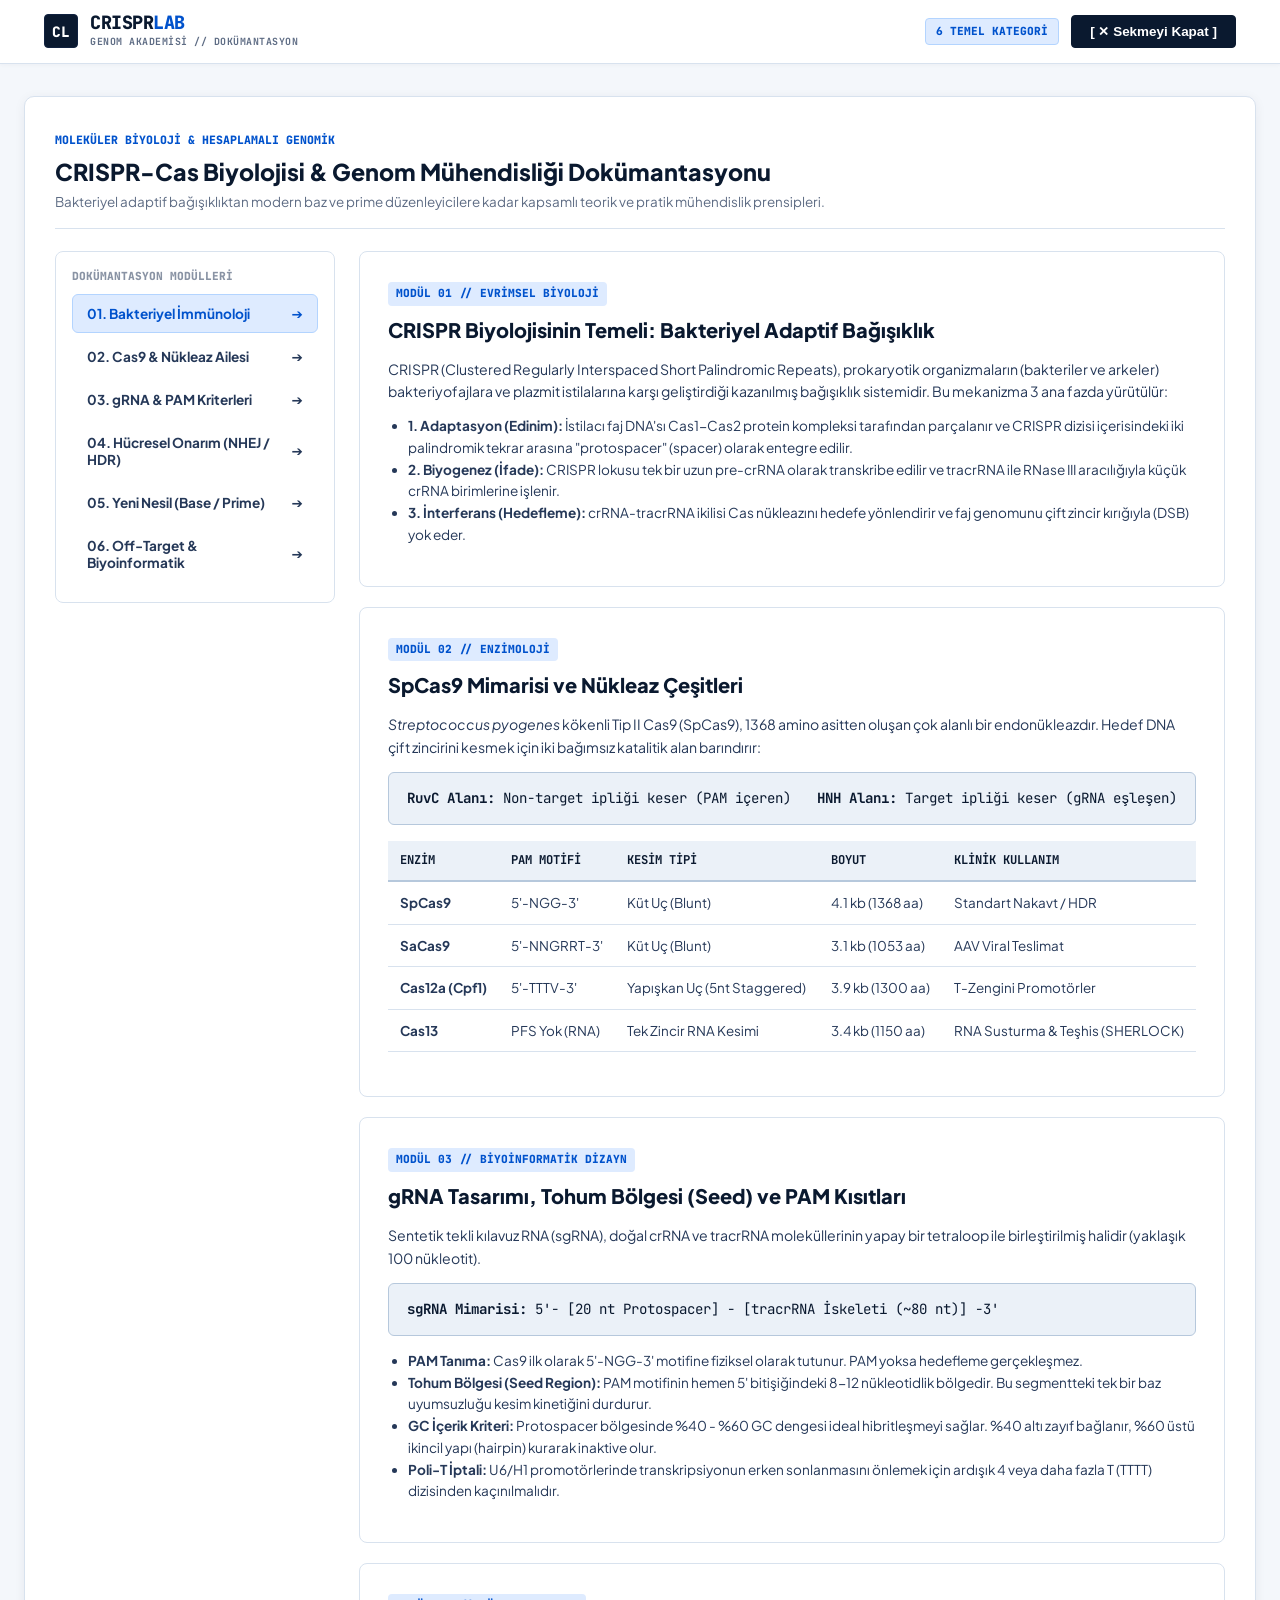
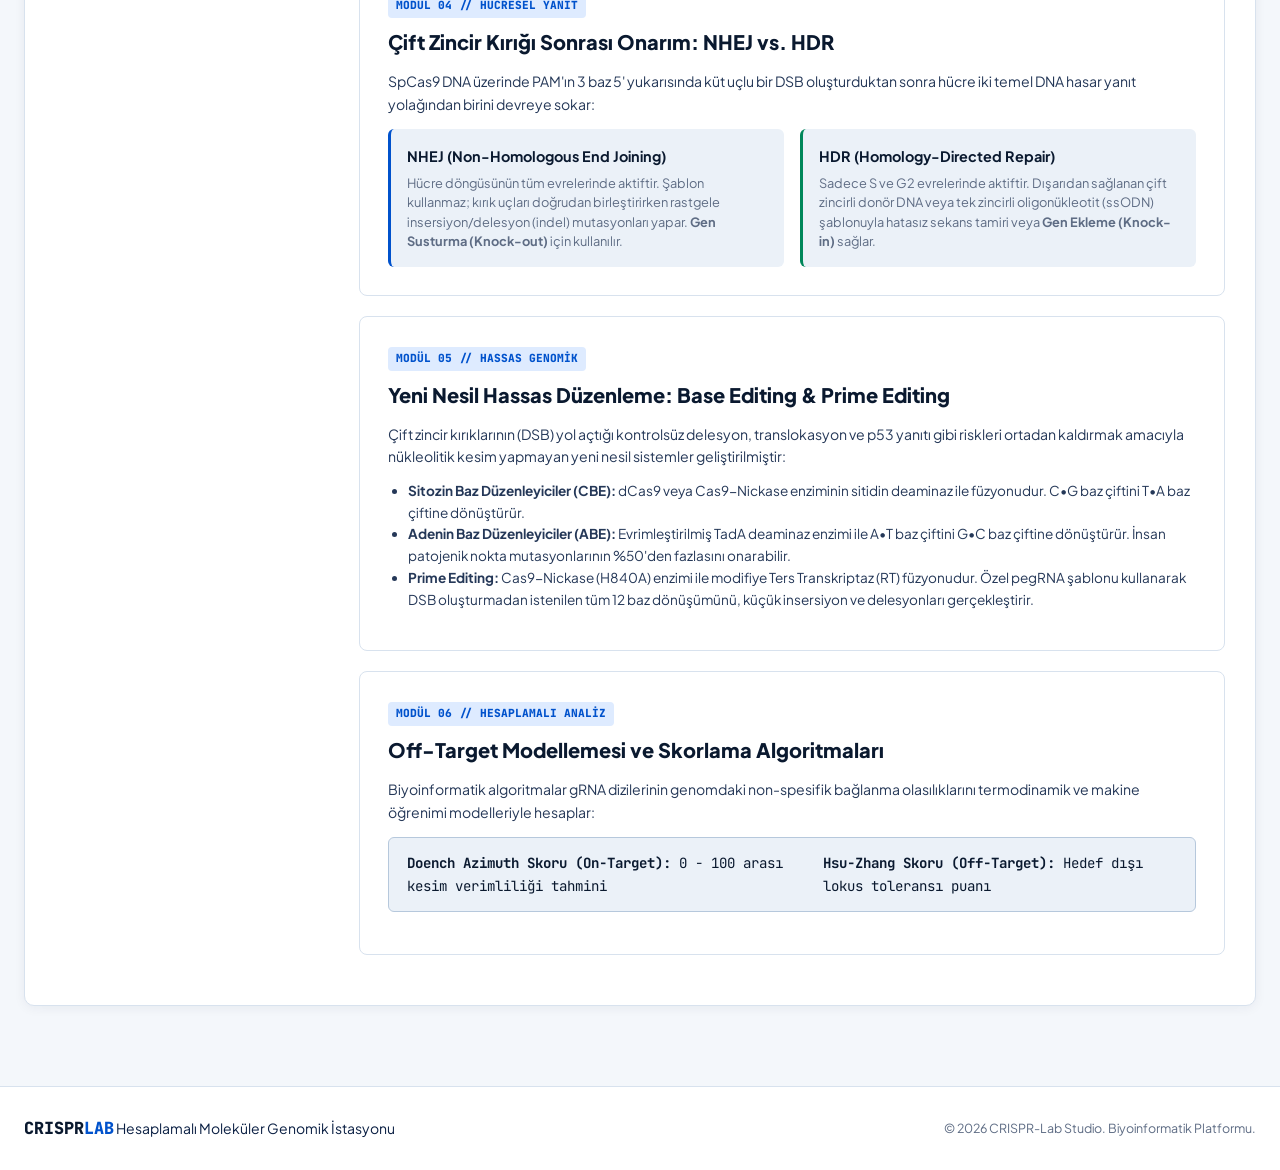
==== academy.html @ 44e7912e "CRISPR Genom Akademisi ve dokumantasyon modulu eklendi" ====
<!DOCTYPE html>
<html lang="tr">
<head>
    <meta charset="UTF-8">
    <meta name="viewport" content="width=device-width, initial-scale=1.0">
    <title>CRISPR-Lab | Moleküler Genom Dokümantasyon & Akademi İstasyonu</title>
    
    <link rel="preconnect" href="https://fonts.googleapis.com">
    <link rel="preconnect" href="https://fonts.gstatic.com" crossorigin>
    <link href="https://fonts.googleapis.com/css2?family=JetBrains+Mono:wght@400;500;600;700;800&family=Plus+Jakarta+Sans:wght@400;500;600;700;800&display=swap" rel="stylesheet">
    <link rel="stylesheet" href="style.css">

    <style>
        .academy-layout {
            display: grid;
            grid-template-columns: 280px 1fr;
            gap: 24px;
            align-items: start;
            margin-top: 20px;
        }
        .academy-nav-panel {
            background: #ffffff;
            border: 1.5px solid var(--border-light);
            border-radius: 8px;
            padding: 16px;
            position: sticky;
            top: 80px;
        }
        .academy-menu-btn {
            width: 100%;
            text-align: left;
            padding: 10px 14px;
            border-radius: 6px;
            border: 1px solid transparent;
            background: transparent;
            font-family: var(--font-sans);
            font-size: 0.85rem;
            font-weight: 700;
            color: var(--text-secondary);
            cursor: pointer;
            transition: all 0.15s ease;
            display: flex;
            align-items: center;
            justify-content: space-between;
            margin-bottom: 4px;
        }
        .academy-menu-btn:hover {
            background: var(--bg-subtle);
            color: var(--sapphire-blue);
        }
        .academy-menu-btn.active {
            background: var(--sapphire-blue-soft);
            color: var(--sapphire-blue);
            border-color: #b3d4ff;
        }
        .academy-article-card {
            background: #ffffff;
            border: 1.5px solid var(--border-light);
            border-radius: 8px;
            padding: 28px;
            margin-bottom: 20px;
        }
        .academy-tag {
            font-family: var(--font-mono);
            font-size: 0.7rem;
            font-weight: 800;
            color: var(--sapphire-blue);
            background: var(--sapphire-blue-soft);
            padding: 3px 8px;
            border-radius: 4px;
            display: inline-block;
            margin-bottom: 8px;
        }
        .formula-card {
            background: var(--bg-subtle);
            border: 1px solid var(--border-medium);
            border-radius: 6px;
            padding: 14px 18px;
            font-family: var(--font-mono);
            font-size: 0.88rem;
            color: var(--navy-dark);
            margin: 14px 0;
            display: flex;
            align-items: center;
            justify-content: space-between;
        }
        .nuclease-table {
            width: 100%;
            border-collapse: collapse;
            font-size: 0.84rem;
            margin: 16px 0;
        }
        .nuclease-table th {
            background: var(--bg-subtle);
            color: var(--navy-dark);
            text-align: left;
            padding: 10px 12px;
            border-bottom: 2px solid var(--border-medium);
            font-family: var(--font-mono);
            font-size: 0.76rem;
        }
        .nuclease-table td {
            padding: 10px 12px;
            border-bottom: 1px solid var(--border-light);
            color: var(--text-secondary);
        }
        @media (max-width: 900px) {
            .academy-layout { grid-template-columns: 1fr; }
            .academy-nav-panel { position: static; }
        }
    </style>
</head>
<body class="navy-theme-body">

    <!-- ÜST NAVİGASYON BARI -->
    <header class="app-navbar">
        <div class="navbar-container">
            <div class="nav-brand-wrap">
                <a href="index.html" class="brand-anchor">
                    <div class="brand-badge-square">CL</div>
                    <div class="brand-text-block">
                        <span class="brand-name">CRISPR<span class="brand-blue-accent">LAB</span></span>
                        <span class="brand-subtext">GENOM AKADEMİSİ // DOKÜMANTASYON</span>
                    </div>
                </a>
            </div>

            <div style="display: flex; align-items: center; gap: 12px;">
                <span class="system-code-tag">6 TEMEL KATEGORİ</span>
                <button type="button" class="btn-primary-navy" onclick="window.close(); window.location.href='index.html';">
                    [ ✕ Sekmeyi Kapat ]
                </button>
            </div>
        </div>
    </header>

    <main class="page-container" style="max-width: 1280px;">
        
        <!-- Üst Başlık Şeridi -->
        <section class="card-white-panel">
            <div class="panel-header-strip">
                <div>
                    <span class="system-chip">MOLEKÜLER BİYOLOJİ & HESAPLAMALI GENOMİK</span>
                    <h1 class="panel-heading" style="font-size: 1.45rem; margin-top: 4px;">CRISPR-Cas Biyolojisi & Genom Mühendisliği Dokümantasyonu</h1>
                    <p class="panel-subheading">Bakteriyel adaptif bağışıklıktan modern baz ve prime düzenleyicilere kadar kapsamlı teorik ve pratik mühendislik prensipleri.</p>
                </div>
            </div>

            <!-- Akademi İki Kolonlu Düzen -->
            <div class="academy-layout">
                
                <!-- Sol Menü (Kategori Listesi) -->
                <nav class="academy-nav-panel">
                    <span style="font-family: var(--font-mono); font-size: 0.7rem; font-weight: 800; color: var(--text-faint); margin-bottom: 8px; display: block;">
                        DOKÜMANTASYON MODÜLLERİ
                    </span>
                    <button type="button" class="academy-menu-btn active" onclick="switchAcademyTopic('mod-01')">
                        <span>01. Bakteriyel İmmünoloji</span>
                        <span>➔</span>
                    </button>
                    <button type="button" class="academy-menu-btn" onclick="switchAcademyTopic('mod-02')">
                        <span>02. Cas9 & Nükleaz Ailesi</span>
                        <span>➔</span>
                    </button>
                    <button type="button" class="academy-menu-btn" onclick="switchAcademyTopic('mod-03')">
                        <span>03. gRNA & PAM Kriterleri</span>
                        <span>➔</span>
                    </button>
                    <button type="button" class="academy-menu-btn" onclick="switchAcademyTopic('mod-04')">
                        <span>04. Hücresel Onarım (NHEJ / HDR)</span>
                        <span>➔</span>
                    </button>
                    <button type="button" class="academy-menu-btn" onclick="switchAcademyTopic('mod-05')">
                        <span>05. Yeni Nesil (Base / Prime)</span>
                        <span>➔</span>
                    </button>
                    <button type="button" class="academy-menu-btn" onclick="switchAcademyTopic('mod-06')">
                        <span>06. Off-Target & Biyoinformatik</span>
                        <span>➔</span>
                    </button>
                </nav>

                <!-- Sağ İçerik Alanı -->
                <div class="academy-content-stream">

                    <!-- MODÜL 1 -->
                    <article id="mod-01" class="academy-article-card">
                        <span class="academy-tag">MODÜL 01 // EVRİMSEL BİYOLOJİ</span>
                        <h2 style="font-size: 1.25rem; color: var(--navy-dark); font-weight: 800; margin-bottom: 12px;">CRISPR Biyolojisinin Temeli: Bakteriyel Adaptif Bağışıklık</h2>
                        <p style="font-size: 0.88rem; color: var(--text-secondary); line-height: 1.6;">
                            CRISPR (Clustered Regularly Interspaced Short Palindromic Repeats), prokaryotik organizmaların (bakteriler ve arkeler) bakteriyofajlara ve plazmit istilalarına karşı geliştirdiği kazanılmış bağışıklık sistemidir. Bu mekanizma 3 ana fazda yürütülür:
                        </p>
                        <ul style="font-size: 0.85rem; color: var(--text-secondary); line-height: 1.6; margin: 12px 0 12px 20px;">
                            <li><strong>1. Adaptasyon (Edinim):</strong> İstilacı faj DNA'sı Cas1-Cas2 protein kompleksi tarafından parçalanır ve CRISPR dizisi içerisindeki iki palindromik tekrar arasına "protospacer" (spacer) olarak entegre edilir.</li>
                            <li><strong>2. Biyogenez (İfade):</strong> CRISPR lokusu tek bir uzun pre-crRNA olarak transkribe edilir ve tracrRNA ile RNase III aracılığıyla küçük crRNA birimlerine işlenir.</li>
                            <li><strong>3. İnterferans (Hedefleme):</strong> crRNA-tracrRNA ikilisi Cas nükleazını hedefe yönlendirir ve faj genomunu çift zincir kırığıyla (DSB) yok eder.</li>
                        </ul>
                    </article>

                    <!-- MODÜL 2 -->
                    <article id="mod-02" class="academy-article-card">
                        <span class="academy-tag">MODÜL 02 // ENZİMOLOJİ</span>
                        <h2 style="font-size: 1.25rem; color: var(--navy-dark); font-weight: 800; margin-bottom: 12px;">SpCas9 Mimarisi ve Nükleaz Çeşitleri</h2>
                        <p style="font-size: 0.88rem; color: var(--text-secondary); line-height: 1.6;">
                            <em>Streptococcus pyogenes</em> kökenli Tip II Cas9 (SpCas9), 1368 amino asitten oluşan çok alanlı bir endonükleazdır. Hedef DNA çift zincirini kesmek için iki bağımsız katalitik alan barındırır:
                        </p>
                        <div class="formula-card">
                            <span><strong>RuvC Alanı:</strong> Non-target ipliği keser (PAM içeren)</span>
                            <span><strong>HNH Alanı:</strong> Target ipliği keser (gRNA eşleşen)</span>
                        </div>
                        <table class="nuclease-table">
                            <thead>
                                <tr>
                                    <th>ENZİM</th>
                                    <th>PAM MOTİFİ</th>
                                    <th>KESİM TİPİ</th>
                                    <th>BOYUT</th>
                                    <th>KLİNİK KULLANIM</th>
                                </tr>
                            </thead>
                            <tbody>
                                <tr>
                                    <td><strong>SpCas9</strong></td>
                                    <td>5'-NGG-3'</td>
                                    <td>Küt Uç (Blunt)</td>
                                    <td>4.1 kb (1368 aa)</td>
                                    <td>Standart Nakavt / HDR</td>
                                </tr>
                                <tr>
                                    <td><strong>SaCas9</strong></td>
                                    <td>5'-NNGRRT-3'</td>
                                    <td>Küt Uç (Blunt)</td>
                                    <td>3.1 kb (1053 aa)</td>
                                    <td>AAV Viral Teslimat</td>
                                </tr>
                                <tr>
                                    <td><strong>Cas12a (Cpf1)</strong></td>
                                    <td>5'-TTTV-3'</td>
                                    <td>Yapışkan Uç (5nt Staggered)</td>
                                    <td>3.9 kb (1300 aa)</td>
                                    <td>T-Zengini Promotörler</td>
                                </tr>
                                <tr>
                                    <td><strong>Cas13</strong></td>
                                    <td>PFS Yok (RNA)</td>
                                    <td>Tek Zincir RNA Kesimi</td>
                                    <td>3.4 kb (1150 aa)</td>
                                    <td>RNA Susturma & Teşhis (SHERLOCK)</td>
                                </tr>
                            </tbody>
                        </table>
                    </article>

                    <!-- MODÜL 3 -->
                    <article id="mod-03" class="academy-article-card">
                        <span class="academy-tag">MODÜL 03 // BİYOİNFORMATİK DİZAYN</span>
                        <h2 style="font-size: 1.25rem; color: var(--navy-dark); font-weight: 800; margin-bottom: 12px;">gRNA Tasarımı, Tohum Bölgesi (Seed) ve PAM Kısıtları</h2>
                        <p style="font-size: 0.88rem; color: var(--text-secondary); line-height: 1.6;">
                            Sentetik tekli kılavuz RNA (sgRNA), doğal crRNA ve tracrRNA moleküllerinin yapay bir tetraloop ile birleştirilmiş halidir (yaklaşık 100 nükleotit).
                        </p>
                        <div class="formula-card">
                            <span><strong>sgRNA Mimarisi:</strong> 5'- [20 nt Protospacer] - [tracrRNA İskeleti (~80 nt)] -3'</span>
                        </div>
                        <ul style="font-size: 0.85rem; color: var(--text-secondary); line-height: 1.6; margin: 12px 0 12px 20px;">
                            <li><strong>PAM Tanıma:</strong> Cas9 ilk olarak 5'-NGG-3' motifine fiziksel olarak tutunur. PAM yoksa hedefleme gerçekleşmez.</li>
                            <li><strong>Tohum Bölgesi (Seed Region):</strong> PAM motifinin hemen 5' bitişiğindeki 8-12 nükleotidlik bölgedir. Bu segmentteki tek bir baz uyumsuzluğu kesim kinetiğini durdurur.</li>
                            <li><strong>GC İçerik Kriteri:</strong> Protospacer bölgesinde %40 - %60 GC dengesi ideal hibritleşmeyi sağlar. %40 altı zayıf bağlanır, %60 üstü ikincil yapı (hairpin) kurarak inaktive olur.</li>
                            <li><strong>Poli-T İptali:</strong> U6/H1 promotörlerinde transkripsiyonun erken sonlanmasını önlemek için ardışık 4 veya daha fazla T (TTTT) dizisinden kaçınılmalıdır.</li>
                        </ul>
                    </article>

                    <!-- MODÜL 4 -->
                    <article id="mod-04" class="academy-article-card">
                        <span class="academy-tag">MODÜL 04 // HÜCRESEL YANIT</span>
                        <h2 style="font-size: 1.25rem; color: var(--navy-dark); font-weight: 800; margin-bottom: 12px;">Çift Zincir Kırığı Sonrası Onarım: NHEJ vs. HDR</h2>
                        <p style="font-size: 0.88rem; color: var(--text-secondary); line-height: 1.6;">
                            SpCas9 DNA üzerinde PAM'ın 3 baz 5' yukarısında küt uçlu bir DSB oluşturduktan sonra hücre iki temel DNA hasar yanıt yolağından birini devreye sokar:
                        </p>
                        <div style="display: grid; grid-template-columns: 1fr 1fr; gap: 16px; margin-top: 14px;">
                            <div style="background: var(--bg-subtle); padding: 16px; border-radius: 6px; border-left: 3px solid var(--sapphire-blue);">
                                <strong style="color: var(--navy-dark); font-size: 0.9rem;">NHEJ (Non-Homologous End Joining)</strong>
                                <p style="font-size: 0.8rem; color: var(--text-muted); margin-top: 6px; line-height: 1.5;">
                                    Hücre döngüsünün tüm evrelerinde aktiftir. Şablon kullanmaz; kırık uçları doğrudan birleştirirken rastgele insersiyon/delesyon (indel) mutasyonları yapar. <strong>Gen Susturma (Knock-out)</strong> için kullanılır.
                                </p>
                            </div>
                            <div style="background: var(--bg-subtle); padding: 16px; border-radius: 6px; border-left: 3px solid var(--bio-green);">
                                <strong style="color: var(--navy-dark); font-size: 0.9rem;">HDR (Homology-Directed Repair)</strong>
                                <p style="font-size: 0.8rem; color: var(--text-muted); margin-top: 6px; line-height: 1.5;">
                                    Sadece S ve G2 evrelerinde aktiftir. Dışarıdan sağlanan çift zincirli donör DNA veya tek zincirli oligonükleotit (ssODN) şablonuyla hatasız sekans tamiri veya <strong>Gen Ekleme (Knock-in)</strong> sağlar.
                                </p>
                            </div>
                        </div>
                    </article>

                    <!-- MODÜL 5 -->
                    <article id="mod-05" class="academy-article-card">
                        <span class="academy-tag">MODÜL 05 // HASSAS GENOMİK</span>
                        <h2 style="font-size: 1.25rem; color: var(--navy-dark); font-weight: 800; margin-bottom: 12px;">Yeni Nesil Hassas Düzenleme: Base Editing & Prime Editing</h2>
                        <p style="font-size: 0.88rem; color: var(--text-secondary); line-height: 1.6;">
                            Çift zincir kırıklarının (DSB) yol açtığı kontrolsüz delesyon, translokasyon ve p53 yanıtı gibi riskleri ortadan kaldırmak amacıyla nükleolitik kesim yapmayan yeni nesil sistemler geliştirilmiştir:
                        </p>
                        <ul style="font-size: 0.85rem; color: var(--text-secondary); line-height: 1.6; margin: 12px 0 12px 20px;">
                            <li><strong>Sitozin Baz Düzenleyiciler (CBE):</strong> dCas9 veya Cas9-Nickase enziminin sitidin deaminaz ile füzyonudur. C•G baz çiftini T•A baz çiftine dönüştürür.</li>
                            <li><strong>Adenin Baz Düzenleyiciler (ABE):</strong> Evrimleştirilmiş TadA deaminaz enzimi ile A•T baz çiftini G•C baz çiftine dönüştürür. İnsan patojenik nokta mutasyonlarının %50'den fazlasını onarabilir.</li>
                            <li><strong>Prime Editing:</strong> Cas9-Nickase (H840A) enzimi ile modifiye Ters Transkriptaz (RT) füzyonudur. Özel pegRNA şablonu kullanarak DSB oluşturmadan istenilen tüm 12 baz dönüşümünü, küçük insersiyon ve delesyonları gerçekleştirir.</li>
                        </ul>
                    </article>

                    <!-- MODÜL 6 -->
                    <article id="mod-06" class="academy-article-card">
                        <span class="academy-tag">MODÜL 06 // HESAPLAMALI ANALİZ</span>
                        <h2 style="font-size: 1.25rem; color: var(--navy-dark); font-weight: 800; margin-bottom: 12px;">Off-Target Modellemesi ve Skorlama Algoritmaları</h2>
                        <p style="font-size: 0.88rem; color: var(--text-secondary); line-height: 1.6;">
                            Biyoinformatik algoritmalar gRNA dizilerinin genomdaki non-spesifik bağlanma olasılıklarını termodinamik ve makine öğrenimi modelleriyle hesaplar:
                        </p>
                        <div class="formula-card">
                            <span><strong>Doench Azimuth Skoru (On-Target):</strong> 0 - 100 arası kesim verimliliği tahmini</span>
                            <span><strong>Hsu-Zhang Skoru (Off-Target):</strong> Hedef dışı lokus toleransı puanı</span>
                        </div>
                    </article>

                </div>
            </div>
        </section>

    </main>

    <!-- FOOTER -->
    <footer class="app-footer">
        <div class="footer-container">
            <div class="footer-brand-side">
                <span class="footer-logo">CRISPR<span class="brand-blue-accent">LAB</span></span>
                <span class="footer-caption">Hesaplamalı Moleküler Genomik İstasyonu</span>
            </div>
            <div class="footer-copy">
                © 2026 CRISPR-Lab Studio. Biyoinformatik Platformu.
            </div>
        </div>
    </footer>

    <script>
        function switchAcademyTopic(moduleId) {
            document.querySelectorAll('.academy-menu-btn').forEach(btn => btn.classList.remove('active'));
            event.currentTarget.classList.add('active');
            
            const targetEl = document.getElementById(moduleId);
            if (targetEl) {
                targetEl.scrollIntoView({ behavior: 'smooth', block: 'start' });
            }
        }
    </script>
</body>
</html>
---- style.css ----
/* ==========================================================================
   CRISPR-LAB STUDIO | SAPPHIRE NAVY & CRISP WHITE DESIGN SYSTEM
   ========================================================================== */

:root {
    --bg-page: #f4f7fb;
    --bg-surface: #ffffff;
    --bg-subtle: #ebf1f8;
    --bg-subtle-hover: #e1ebf5;

    --navy-dark: #0a192f;
    --navy-medium: #112240;
    --navy-light: #233554;

    --sapphire-blue: #0052cc;
    --sapphire-blue-hover: #0747a6;
    --sapphire-blue-soft: #deebff;
    --sapphire-cyan: #00a3bf;

    --border-light: #d8e2ee;
    --border-medium: #b6c8dc;

    --text-navy: #091e42;
    --text-secondary: #253858;
    --text-muted: #5e6c84;
    --text-faint: #8993a4;

    --bio-green: #00875a;
    --bio-green-soft: #e3fcef;

    --font-ui: 'Plus Jakarta Sans', system-ui, -apple-system, sans-serif;
    --font-mono: 'JetBrains Mono', monospace;

    --radius-xs: 4px;
    --radius-sm: 6px;
    --radius-md: 10px;
    --radius-lg: 14px;
    --shadow-subtle: 0 2px 12px rgba(9, 30, 66, 0.06);
}

*, *::before, *::after {
    box-sizing: border-box;
    margin: 0;
    padding: 0;
}

body.navy-theme-body {
    background-color: var(--bg-page);
    color: var(--text-navy);
    font-family: var(--font-ui);
    font-size: 14px;
    line-height: 1.6;
    min-height: 100vh;
}

.code-font { font-family: var(--font-mono); }
.text-center { text-align: center; }
.full-width { width: 100%; }
.hidden { display: none !important; }

/* 1. NAVBAR */
.app-navbar {
    position: sticky;
    top: 0;
    background: rgba(255, 255, 255, 0.98);
    border-bottom: 1.5px solid var(--border-light);
    height: 64px;
    z-index: 1000;
    display: flex;
    align-items: center;
    box-shadow: 0 1px 4px rgba(9, 30, 66, 0.04);
}

.navbar-container {
    max-width: 1240px;
    margin: 0 auto;
    padding: 0 24px;
    width: 100%;
    display: flex;
    align-items: center;
    justify-content: space-between;
}

.brand-anchor {
    display: flex;
    align-items: center;
    gap: 12px;
    text-decoration: none;
}

.brand-badge-square {
    width: 34px;
    height: 34px;
    background: var(--navy-dark);
    color: #ffffff;
    border-radius: var(--radius-xs);
    display: flex;
    align-items: center;
    justify-content: center;
    font-family: var(--font-mono);
    font-size: 0.9rem;
    font-weight: 800;
    border: 1px solid var(--navy-medium);
}

.brand-text-block {
    display: flex;
    flex-direction: column;
}

.brand-name {
    font-family: var(--font-mono);
    font-size: 1.15rem;
    font-weight: 800;
    color: var(--navy-dark);
    line-height: 1.1;
    letter-spacing: -0.5px;
}

.brand-blue-accent { color: var(--sapphire-blue); }

.brand-subtext {
    font-family: var(--font-mono);
    font-size: 0.62rem;
    font-weight: 700;
    color: var(--text-muted);
    letter-spacing: 0.5px;
}

.nav-links-wrap {
    display: flex;
    align-items: center;
    gap: 22px;
}

.nav-link {
    font-size: 0.85rem;
    font-weight: 600;
    color: var(--text-muted);
    text-decoration: none;
    transition: color 0.15s ease;
}

.nav-link:hover { color: var(--sapphire-blue); }

.btn-primary-navy {
    background: var(--navy-dark);
    color: #ffffff !important;
    border: 1px solid var(--navy-dark);
    font-size: 0.84rem;
    font-weight: 700;
    padding: 8px 18px;
    border-radius: var(--radius-xs);
    cursor: pointer;
    transition: all 0.15s ease;
}

.btn-primary-navy:hover {
    background: var(--navy-medium);
}

.user-chip-unified {
    display: inline-flex;
    align-items: center;
    gap: 8px;
    padding: 3px 12px 3px 3px;
    background: var(--bg-subtle);
    border: 1px solid var(--border-light);
    border-radius: 9999px;
    cursor: pointer;
}

.avatar-circle-fixed {
    width: 28px;
    height: 28px;
    border-radius: 50%;
    background: var(--sapphire-blue);
    color: #ffffff;
    font-size: 0.75rem;
    font-weight: 800;
    font-family: var(--font-mono);
    display: flex;
    align-items: center;
    justify-content: center;
}

.chip-username {
    font-size: 0.8rem;
    font-weight: 700;
    color: var(--text-navy);
}

/* 2. ANA SAYFA VE GENİŞ MANİFESTO KARTI */
.page-container {
    max-width: 1240px;
    margin: 32px auto 80px;
    padding: 0 24px;
    display: flex;
    flex-direction: column;
    gap: 32px;
}

.platform-manifesto-card {
    background: #ffffff;
    border: 1.5px solid var(--border-light);
    border-radius: var(--radius-lg);
    padding: 40px;
    box-shadow: var(--shadow-subtle);
}

.manifesto-top-bar {
    display: flex;
    justify-content: space-between;
    align-items: center;
    margin-bottom: 24px;
    padding-bottom: 14px;
    border-bottom: 1px solid var(--border-light);
}

.system-chip {
    font-family: var(--font-mono);
    font-size: 0.72rem;
    font-weight: 800;
    color: var(--sapphire-blue);
    background: var(--sapphire-blue-soft);
    padding: 4px 10px;
    border-radius: var(--radius-xs);
    border: 1px solid #b3d4ff;
}

.system-meta-id {
    font-family: var(--font-mono);
    font-size: 0.72rem;
    font-weight: 700;
    color: var(--text-muted);
}

.manifesto-content-grid {
    display: grid;
    grid-template-columns: 1.15fr 0.85fr;
    gap: 36px;
    align-items: center;
    margin-bottom: 36px;
}

.manifesto-title {
    font-size: 2.35rem;
    font-weight: 800;
    line-height: 1.25;
    letter-spacing: -0.03em;
    color: var(--navy-dark);
    margin-bottom: 16px;
}

.text-gradient-blue {
    color: var(--sapphire-blue);
}

.manifesto-desc {
    font-size: 1.02rem;
    color: var(--text-secondary);
    line-height: 1.7;
    margin-bottom: 28px;
}

.manifesto-cta-row {
    display: flex;
    gap: 12px;
    flex-wrap: wrap;
}

.btn-primary-blue {
    background: var(--sapphire-blue);
    color: #ffffff !important;
    font-size: 0.9rem;
    font-weight: 700;
    padding: 12px 22px;
    border-radius: var(--radius-xs);
    text-decoration: none;
    transition: background 0.15s ease;
}

.btn-primary-blue:hover { background: var(--sapphire-blue-hover); }

.btn-secondary-white {
    background: #ffffff;
    border: 1.5px solid var(--border-medium);
    color: var(--navy-dark);
    font-size: 0.9rem;
    font-weight: 700;
    padding: 12px 20px;
    border-radius: var(--radius-xs);
    text-decoration: none;
    transition: background 0.15s ease;
}

.btn-secondary-white:hover { background: var(--bg-subtle); }

.manifesto-spec-col {
    display: flex;
    flex-direction: column;
    gap: 12px;
}

.spec-tile {
    background: var(--bg-subtle);
    border: 1px solid var(--border-light);
    border-radius: var(--radius-sm);
    padding: 16px 18px;
    display: flex;
    flex-direction: column;
    gap: 4px;
}

.tile-kicker {
    font-family: var(--font-mono);
    font-size: 0.65rem;
    font-weight: 800;
    color: var(--sapphire-blue);
}

.tile-headline {
    font-size: 0.95rem;
    font-weight: 800;
    color: var(--navy-dark);
}

.tile-body {
    font-size: 0.82rem;
    color: var(--text-muted);
    line-height: 1.45;
}

/* Sayısal Footer Şeridi */
.manifesto-metrics-footer {
    display: grid;
    grid-template-columns: repeat(4, 1fr);
    gap: 16px;
    border-top: 1px solid var(--border-light);
    padding-top: 24px;
}

.metric-node {
    display: flex;
    flex-direction: column;
    gap: 2px;
}

.m-kicker {
    font-family: var(--font-mono);
    font-size: 0.65rem;
    font-weight: 800;
    color: var(--text-muted);
}

.m-val {
    font-family: var(--font-mono);
    font-size: 1.25rem;
    font-weight: 800;
    color: var(--navy-dark);
}

.m-sub {
    font-size: 0.72rem;
    color: var(--text-muted);
}

/* 3. BEYAZ KART PANELLERİ VE TEST MODÜLÜ */
.card-white-panel {
    background: #ffffff;
    border: 1.5px solid var(--border-light);
    border-radius: var(--radius-md);
    padding: 30px;
    box-shadow: var(--shadow-subtle);
}

.panel-header-strip {
    display: flex;
    justify-content: space-between;
    align-items: flex-start;
    border-bottom: 1px solid var(--border-light);
    padding-bottom: 16px;
    margin-bottom: 22px;
    gap: 16px;
    flex-wrap: wrap;
}

.panel-heading {
    font-size: 1.2rem;
    font-weight: 800;
    color: var(--navy-dark);
}

.panel-subheading {
    font-size: 0.84rem;
    color: var(--text-muted);
}

.system-code-tag {
    font-family: var(--font-mono);
    font-size: 0.7rem;
    font-weight: 800;
    color: var(--sapphire-blue);
    background: var(--sapphire-blue-soft);
    padding: 4px 10px;
    border-radius: var(--radius-xs);
    border: 1px solid #b3d4ff;
}

.evaluator-grid-row {
    display: flex;
    gap: 14px;
    align-items: flex-end;
}

.flex-3 { flex: 3; }
.flex-1 { flex: 1; }

.input-cell {
    display: flex;
    flex-direction: column;
    gap: 5px;
}

.input-cell label {
    font-size: 0.75rem;
    font-weight: 700;
    color: var(--text-secondary);
}

.navy-input-field {
    background: var(--bg-subtle);
    border: 1.5px solid var(--border-medium);
    border-radius: var(--radius-xs);
    padding: 10px 14px;
    font-family: var(--font-mono);
    font-size: 0.88rem;
    font-weight: 700;
    color: var(--navy-dark);
    outline: none;
}

.navy-input-field:focus {
    border-color: var(--sapphire-blue);
    background: #ffffff;
}

.btn-evaluator-submit {
    height: 42px;
    background: var(--sapphire-blue);
    color: #ffffff;
    border: none;
    border-radius: var(--radius-xs);
    padding: 0 20px;
    font-size: 0.88rem;
    font-weight: 700;
    cursor: pointer;
    white-space: nowrap;
    transition: background 0.15s ease;
}

.btn-evaluator-submit:hover { background: var(--sapphire-blue-hover); }

.lab-feedback-box {
    margin-top: 16px;
    padding: 12px 16px;
    border-radius: var(--radius-xs);
    font-size: 0.86rem;
    font-weight: 600;
}

.lab-feedback-box.success {
    background: var(--bio-green-soft);
    color: #006644;
    border: 1px solid #abf5d1;
}

.lab-feedback-box.error {
    background: #ffebe6;
    color: #bf2600;
    border: 1px solid #ffbdad;
}

/* 4. KÜTÜPHANE VE SÖZLÜK */
.library-filter-strip {
    display: flex;
    flex-direction: column;
    gap: 12px;
    margin-bottom: 20px;
}

.search-field-box {
    display: flex;
    align-items: center;
    background: var(--bg-subtle);
    border: 1.5px solid var(--border-medium);
    border-radius: var(--radius-xs);
    padding: 0 12px;
}

.search-symbol { font-size: 0.9rem; margin-right: 8px; color: var(--text-muted); }

.search-field-box input {
    width: 100%;
    border: none;
    background: transparent;
    padding: 10px 0;
    outline: none;
    font-size: 0.86rem;
    color: var(--navy-dark);
}

.category-tabs-row {
    display: flex;
    gap: 6px;
    flex-wrap: wrap;
}

.tab-chip {
    background: var(--bg-subtle);
    border: 1px solid var(--border-medium);
    color: var(--text-secondary);
    font-family: var(--font-mono);
    font-size: 0.72rem;
    font-weight: 700;
    padding: 6px 12px;
    border-radius: var(--radius-xs);
    cursor: pointer;
}

.tab-chip.active {
    background: var(--navy-dark);
    border-color: var(--navy-dark);
    color: #ffffff;
}

.library-cards-grid {
    display: grid;
    grid-template-columns: repeat(auto-fill, minmax(285px, 1fr));
    gap: 14px;
}

.clean-dict-card {
    background: #ffffff;
    border: 1.5px solid var(--border-light);
    border-radius: var(--radius-xs);
    padding: 16px;
    display: flex;
    flex-direction: column;
}

.dict-card-head {
    display: flex;
    justify-content: space-between;
    margin-bottom: 6px;
}

.dict-cat-tag {
    font-family: var(--font-mono);
    font-size: 0.65rem;
    font-weight: 800;
    color: var(--sapphire-blue);
}

.dict-id-tag {
    font-family: var(--font-mono);
    font-size: 0.68rem;
    color: var(--text-muted);
}

.dict-term-title {
    font-size: 0.95rem;
    font-weight: 800;
    color: var(--navy-dark);
    margin-bottom: 4px;
}

.dict-term-desc {
    font-size: 0.82rem;
    color: var(--text-secondary);
    line-height: 1.45;
}

.load-more-center {
    text-align: center;
    margin-top: 24px;
}

.btn-load-more {
    background: #ffffff;
    border: 1.5px solid var(--border-medium);
    color: var(--navy-dark);
    font-size: 0.84rem;
    font-weight: 700;
    padding: 9px 22px;
    border-radius: var(--radius-xs);
    cursor: pointer;
}

.btn-load-more:hover { background: var(--bg-subtle); }

/* 5. 10 SORULUK S.S.S. AKORDEONU */
.faq-stack-list {
    display: flex;
    flex-direction: column;
    gap: 8px;
}

.faq-row {
    background: #ffffff;
    border: 1.5px solid var(--border-light);
    border-radius: var(--radius-xs);
    overflow: hidden;
}

.faq-row summary {
    display: flex;
    align-items: center;
    padding: 14px 18px;
    cursor: pointer;
    list-style: none;
    user-select: none;
}

.faq-row summary::-webkit-details-marker { display: none; }

.faq-index {
    font-family: var(--font-mono);
    font-size: 0.75rem;
    font-weight: 800;
    color: var(--sapphire-blue);
    margin-right: 14px;
}

.faq-q-text {
    font-size: 0.92rem;
    font-weight: 700;
    color: var(--navy-dark);
    flex-grow: 1;
}

.faq-indicator {
    font-size: 0.85rem;
    color: var(--text-muted);
    transition: transform 0.2s ease;
}

.faq-row[open] .faq-indicator { transform: rotate(180deg); }

.faq-a-body {
    padding: 14px 18px 16px 44px;
    font-size: 0.86rem;
    color: var(--text-secondary);
    line-height: 1.6;
    background: var(--bg-subtle);
    border-top: 1px solid var(--border-light);
}

.faq-a-body ul { margin: 8px 0 0 18px; }
.faq-a-body li { margin-bottom: 4px; }

/* 6. FOOTER */
.app-footer {
    background: #ffffff;
    border-top: 1.5px solid var(--border-light);
    padding: 28px 24px;
}

.footer-container {
    max-width: 1240px;
    margin: 0 auto;
    display: flex;
    justify-content: space-between;
    align-items: center;
    flex-wrap: wrap;
    gap: 16px;
}

.footer-logo {
    font-family: var(--font-mono);
    font-size: 1.05rem;
    font-weight: 800;
    color: var(--navy-dark);
}

.footer-desc {
    font-size: 0.78rem;
    color: var(--text-muted);
    margin-left: 12px;
}

.footer-copy {
    font-size: 0.78rem;
    color: var(--text-muted);
}

/* 7. MODALS */
.modal-backdrop {
    position: fixed;
    inset: 0;
    background: rgba(10, 25, 47, 0.5);
    backdrop-filter: blur(4px);
    display: flex;
    align-items: center;
    justify-content: center;
    z-index: 10000;
    padding: 16px;
}

.modal-card {
    position: relative;
    width: 100%;
    max-width: 380px;
    background: #ffffff;
    border: 1.5px solid var(--border-medium);
    border-radius: var(--radius-md);
    padding: 26px;
    box-shadow: 0 12px 32px rgba(9, 30, 66, 0.15);
}

.advanced-profile-card { max-width: 420px; }

.modal-close-btn {
    position: absolute;
    top: 14px;
    right: 14px;
    background: transparent;
    border: none;
    font-size: 1.1rem;
    cursor: pointer;
    color: var(--text-muted);
}

.modal-head { font-size: 1.15rem; font-weight: 800; text-align: center; margin-bottom: 2px; color: var(--navy-dark); }
.modal-sub { font-size: 0.78rem; color: var(--text-muted); text-align: center; margin-bottom: 16px; }
.modal-form { display: flex; flex-direction: column; gap: 10px; }
.form-field { display: flex; flex-direction: column; gap: 4px; }
.form-field label { font-size: 0.75rem; font-weight: 700; color: var(--text-secondary); }
.form-field input { background: var(--bg-subtle); border: 1.5px solid var(--border-medium); border-radius: var(--radius-xs); padding: 9px 12px; font-size: 0.85rem; outline: none; }
.form-field input:focus { border-color: var(--sapphire-blue); background: #ffffff; }

.btn-navy-submit {
    background: var(--sapphire-blue);
    color: #ffffff;
    border: none;
    padding: 11px;
    font-size: 0.88rem;
    font-weight: 700;
    border-radius: var(--radius-xs);
    cursor: pointer;
    margin-top: 4px;
}

.btn-navy-submit:hover { background: var(--sapphire-blue-hover); }

.modal-footer-link { margin-top: 12px; font-size: 0.75rem; text-align: center; color: var(--text-muted); }
.modal-footer-link a { color: var(--sapphire-blue); text-decoration: none; font-weight: 700; }

.profile-hero-badge { display: flex; align-items: center; gap: 14px; padding-bottom: 14px; border-bottom: 1px solid var(--border-light); }
.profile-avatar-container { width: 48px; height: 48px; border-radius: var(--radius-xs); background: var(--navy-dark); color: #fff; display: flex; align-items: center; justify-content: center; font-size: 1.15rem; font-weight: 800; font-family: var(--font-mono); overflow: hidden; }
.profile-identity h3 { font-size: 1.05rem; font-weight: 800; color: var(--navy-dark); }
.profile-sub-email { font-size: 0.75rem; color: var(--text-muted); display: block; }
.lab-rank-pill { font-size: 0.68rem; font-weight: 700; color: var(--sapphire-blue); background: var(--sapphire-blue-soft); padding: 2px 6px; border-radius: 3px; }

.profile-tab-nav { display: flex; gap: 6px; margin: 14px 0; background: var(--bg-subtle); padding: 3px; border-radius: var(--radius-xs); }
.prof-tab-btn { flex: 1; padding: 6px 0; font-size: 0.75rem; font-weight: 600; border: none; background: transparent; cursor: pointer; color: var(--text-muted); border-radius: var(--radius-xs); }
.prof-tab-btn.active { background: #ffffff; color: var(--navy-dark); }

.profile-stat-grid { display: grid; grid-template-columns: 1fr 1fr; gap: 8px; margin-bottom: 14px; }
.p-stat-box { background: var(--bg-subtle); border: 1px solid var(--border-light); padding: 8px; border-radius: var(--radius-xs); text-align: center; }
.p-stat-title { font-size: 0.68rem; color: var(--text-muted); display: block; }
.p-stat-val { font-family: var(--font-mono); font-size: 1.1rem; font-weight: 800; color: var(--sapphire-blue); }

.disabled-input { opacity: 0.7; cursor: not-allowed; }
.profile-photo-edit-row { display: flex; gap: 8px; margin-bottom: 12px; }
.btn-photo-action { background: #ffffff; border: 1.5px solid var(--border-medium); padding: 6px 12px; font-size: 0.75rem; font-weight: 700; border-radius: var(--radius-xs); cursor: pointer; }
.btn-photo-action.danger { color: #bf2600; border-color: #ffbdad; }
.btn-logout { width: 100%; background: #ffffff; border: 1.5px solid #ffbdad; color: #bf2600; padding: 9px; font-size: 0.8rem; font-weight: 700; border-radius: var(--radius-xs); cursor: pointer; }
.btn-logout:hover { background: #ffebe6; }

/* 8. RESPONSIVE */
@media (max-width: 900px) {
    .manifesto-content-grid { grid-template-columns: 1fr; }
    .manifesto-metrics-footer { grid-template-columns: 1fr 1fr; }
    .evaluator-grid-row { flex-direction: column; align-items: stretch; }
    .btn-evaluator-submit { width: 100%; }
}

@media (max-width: 768px) {
    .nav-links-wrap { display: none; }
    .manifesto-title { font-size: 1.85rem; }
    .footer-container { flex-direction: column; gap: 12px; text-align: center; }
}
/* ==========================================================================
   1. PROFİL FOTOĞRAFI YUVARLAK KUSURSUZ KONUMLANDIRMA
   ========================================================================== */
.profile-avatar-container {
    width: 64px !important;
    height: 64px !important;
    min-width: 64px !important;
    min-height: 64px !important;
    border-radius: 50% !important; /* Tam Yuvarlak */
    background: var(--navy-dark);
    color: #ffffff;
    display: flex !important;
    align-items: center !important;
    justify-content: center !important;
    font-size: 1.25rem !important;
    font-weight: 800;
    font-family: var(--font-mono);
    overflow: hidden !important;
    border: 2px solid var(--border-medium) !important;
    position: relative;
}

.profile-avatar-container img,
#profileAvatarImg {
    width: 100% !important;
    height: 100% !important;
    object-fit: cover !important;
    border-radius: 50% !important;
    display: block;
}

/* ==========================================================================
   2. GELİŞMİŞ VE FERAH KAVRAM KÜTÜPHANESİ KARTLARI
   ========================================================================== */
.library-cards-grid {
    display: grid;
    grid-template-columns: repeat(auto-fill, minmax(320px, 1fr)) !important;
    gap: 16px !important;
}

.clean-dict-card {
    background: #ffffff !important;
    border: 1.5px solid var(--border-light) !important;
    border-radius: var(--radius-sm) !important;
    padding: 20px 22px !important;
    display: flex;
    flex-direction: column;
    justify-content: space-between;
    transition: all 0.2s ease;
    box-shadow: 0 1px 3px rgba(9, 30, 66, 0.03);
}

.clean-dict-card:hover {
    border-color: var(--sapphire-blue) !important;
    box-shadow: 0 4px 16px rgba(0, 82, 204, 0.08) !important;
    transform: translateY(-2px);
}

.dict-card-head {
    display: flex;
    justify-content: space-between;
    align-items: center;
    margin-bottom: 10px !important;
    padding-bottom: 8px;
    border-bottom: 1px dashed var(--border-light);
}

.dict-cat-tag {
    font-family: var(--font-mono);
    font-size: 0.68rem !important;
    font-weight: 800;
    color: var(--sapphire-blue) !important;
    background: var(--sapphire-blue-soft);
    padding: 3px 8px;
    border-radius: 4px;
}

.dict-id-tag {
    font-family: var(--font-mono);
    font-size: 0.72rem !important;
    font-weight: 700;
    color: var(--text-faint) !important;
}

.dict-term-title {
    font-size: 1.05rem !important;
    font-weight: 800 !important;
    color: var(--navy-dark) !important;
    margin-bottom: 8px !important;
    letter-spacing: -0.2px;
}

.dict-term-desc {
    font-size: 0.85rem !important;
    color: var(--text-secondary) !important;
    line-height: 1.55 !important;
}

/* ==========================================================================
   3. S.S.S. BÜTÜNLÜĞÜ VE RENK EŞİTLEMESİ (TÜM SATIRLAR HOMOJEN)
   ========================================================================== */
.faq-stack-list {
    display: flex;
    flex-direction: column;
    gap: 10px !important;
}

.faq-row {
    background: #ffffff !important;
    border: 1.5px solid var(--border-light) !important;
    border-radius: var(--radius-sm) !important;
    overflow: hidden;
}

.faq-row summary {
    display: flex !important;
    align-items: center !important;
    padding: 16px 20px !important;
    cursor: pointer !important;
    list-style: none !important;
    user-select: none;
    background: #ffffff !important;
}

.faq-row summary::-webkit-details-marker { display: none !important; }

.faq-index {
    font-family: var(--font-mono) !important;
    font-size: 0.78rem !important;
    font-weight: 800 !important;
    color: var(--sapphire-blue) !important;
    margin-right: 14px !important;
}

.faq-q-text {
    font-size: 0.94rem !important;
    font-weight: 700 !important;
    color: var(--navy-dark) !important;
    flex-grow: 1 !important;
}

.faq-indicator {
    font-size: 0.85rem !important;
    color: var(--text-muted) !important;
    transition: transform 0.2s ease !important;
}

.faq-row[open] .faq-indicator {
    transform: rotate(180deg) !important;
}

.faq-a-body {
    padding: 16px 20px 18px 46px !important;
    font-size: 0.88rem !important;
    color: var(--text-secondary) !important;
    line-height: 1.65 !important;
    background: var(--bg-subtle) !important;
    border-top: 1px solid var(--border-light) !important;
}
/* ==========================================================================
   1. PROFİL FOTOĞRAFI: TAM KUSURSUZ YUVARLAK (NAVBAR & MODAL)
   ========================================================================== */
.avatar-circle-fixed,
.profile-avatar-container,
#profileAvatarImg,
#navAvatarImg {
    border-radius: 50% !important;
    overflow: hidden !important;
    aspect-ratio: 1 / 1 !important;
}

.profile-avatar-container {
    width: 60px !important;
    height: 60px !important;
    min-width: 60px !important;
    min-height: 60px !important;
    background: #0a192f !important;
    border: 2.5px solid #0052cc !important;
    display: flex !important;
    align-items: center !important;
    justify-content: center !important;
    position: relative !important;
    box-shadow: 0 2px 8px rgba(0, 82, 204, 0.2) !important;
}

.profile-avatar-container img,
#profileAvatarImg {
    width: 100% !important;
    height: 100% !important;
    object-fit: cover !important;
    object-position: center !important;
    display: block !important;
}

#profileAvatarText {
    font-family: 'JetBrains Mono', monospace !important;
    font-size: 1.15rem !important;
    font-weight: 800 !important;
    color: #ffffff !important;
}

/* ==========================================================================
   2. KAVRAM KÜTÜPHANESİ: KUTUCUK KUTUCUK (MODERN KART GRID)
   ========================================================================== */
.library-cards-grid {
    display: grid !important;
    grid-template-columns: repeat(3, 1fr) !important;
    gap: 16px !important;
}

@media (max-width: 992px) {
    .library-cards-grid {
        grid-template-columns: repeat(2, 1fr) !important;
    }
}

@media (max-width: 640px) {
    .library-cards-grid {
        grid-template-columns: 1fr !important;
    }
}

/* Kutucuk Kart Tasarımı */
.clean-dict-card {
    background: #ffffff !important;
    border: 1.5px solid #d8e2ee !important;
    border-radius: 8px !important;
    padding: 20px !important;
    display: flex !important;
    flex-direction: column !important;
    justify-content: space-between !important;
    min-height: 180px !important;
    transition: transform 0.15s ease, border-color 0.15s ease, box-shadow 0.15s ease !important;
    box-shadow: 0 2px 6px rgba(9, 30, 66, 0.04) !important;
}

.clean-dict-card:hover {
    border-color: #0052cc !important;
    transform: translateY(-3px) !important;
    box-shadow: 0 6px 18px rgba(0, 82, 204, 0.1) !important;
}

.dict-card-head {
    display: flex !important;
    justify-content: space-between !important;
    align-items: center !important;
    margin-bottom: 12px !important;
    padding-bottom: 8px !important;
    border-bottom: 1px dashed #d8e2ee !important;
}

.dict-cat-tag {
    font-family: 'JetBrains Mono', monospace !important;
    font-size: 0.65rem !important;
    font-weight: 800 !important;
    color: #0052cc !important;
    background: #deebff !important;
    padding: 3px 8px !important;
    border-radius: 4px !important;
    letter-spacing: 0.5px !important;
}

.dict-id-tag {
    font-family: 'JetBrains Mono', monospace !important;
    font-size: 0.7rem !important;
    font-weight: 700 !important;
    color: #8993a4 !important;
}

.dict-term-title {
    font-size: 1.05rem !important;
    font-weight: 800 !important;
    color: #091e42 !important;
    margin-bottom: 8px !important;
    letter-spacing: -0.2px !important;
}

.dict-term-desc {
    font-size: 0.84rem !important;
    color: #253858 !important;
    line-height: 1.55 !important;
    flex-grow: 1 !important;
}

/* ==========================================================================
   3. S.S.S. KISMI: 8. MADDE VE TÜM MADDELER BİREBİR AYNI RENK TONU
   ========================================================================== */
.faq-stack-list {
    display: flex !important;
    flex-direction: column !important;
    gap: 10px !important;
}

.faq-row,
.faq-card,
.faq-accordion-item {
    background: #ffffff !important;
    border: 1.5px solid #d8e2ee !important;
    border-radius: 6px !important;
    overflow: hidden !important;
}

.faq-row summary,
.faq-card summary,
.faq-accordion-item summary {
    display: flex !important;
    align-items: center !important;
    padding: 16px 20px !important;
    cursor: pointer !important;
    list-style: none !important;
    user-select: none !important;
    background: #ffffff !important;
    color: #091e42 !important;
}

.faq-row summary::-webkit-details-marker,
.faq-card summary::-webkit-details-marker,
.faq-accordion-item summary::-webkit-details-marker { 
    display: none !important; 
}

.faq-index,
.faq-num {
    font-family: 'JetBrains Mono', monospace !important;
    font-size: 0.78rem !important;
    font-weight: 800 !important;
    color: #0052cc !important;
    margin-right: 14px !important;
}

.faq-q-text,
.faq-title,
.faq-question {
    font-size: 0.94rem !important;
    font-weight: 700 !important;
    color: #091e42 !important;
    flex-grow: 1 !important;
}

.faq-indicator,
.faq-icon,
.faq-arrow {
    font-size: 0.85rem !important;
    color: #5e6c84 !important;
    transition: transform 0.2s ease !important;
}

.faq-row[open] .faq-indicator,
.faq-card[open] .faq-icon,
.faq-accordion-item[open] .faq-arrow {
    transform: rotate(180deg) !important;
}

.faq-a-body,
.faq-body,
.faq-answer {
    padding: 16px 20px 18px 46px !important;
    font-size: 0.88rem !important;
    color: #253858 !important;
    line-height: 1.65 !important;
    background: #ebf1f8 !important;
    border-top: 1px solid #d8e2ee !important;
}
/* ==========================================================================
   1. HESAPLAMALI MOLEKÜLER GENETİK İSTASYONU ÇERÇEVESİNİ KALDIRMA
   ========================================================================== */
.system-chip {
    background: transparent !important;
    border: none !important;
    padding: 0 !important;
    color: var(--sapphire-blue) !important;
}

/* ==========================================================================
   2. KÜTÜPHANE KISMINI BELİRGİN KUTUCUKLARA (GRID KARTLARA) DÖNÜŞTÜRME
   ========================================================================== */
#guideCardsGrid,
.library-cards-grid,
.dictionary-grid {
    display: grid !important;
    grid-template-columns: repeat(3, 1fr) !important;
    gap: 18px !important;
}

@media (max-width: 992px) {
    #guideCardsGrid,
    .library-cards-grid,
    .dictionary-grid {
        grid-template-columns: repeat(2, 1fr) !important;
    }
}

@media (max-width: 640px) {
    #guideCardsGrid,
    .library-cards-grid,
    .dictionary-grid {
        grid-template-columns: 1fr !important;
    }
}

/* Her Bir Terimin İçinde Bulunduğu Kutucuk */
.clean-dict-card,
.guide-card-modern {
    background: #ffffff !important;
    border: 1.5px solid #d8e2ee !important;
    border-radius: 8px !important;
    padding: 20px !important;
    display: flex !important;
    flex-direction: column !important;
    justify-content: space-between !important;
    min-height: 170px !important;
    box-shadow: 0 2px 8px rgba(9, 30, 66, 0.04) !important;
    transition: transform 0.15s ease, border-color 0.15s ease, box-shadow 0.15s ease !important;
}

.clean-dict-card:hover,
.guide-card-modern:hover {
    border-color: #0052cc !important;
    transform: translateY(-3px) !important;
    box-shadow: 0 6px 18px rgba(0, 82, 204, 0.12) !important;
}

.dict-card-head,
.guide-card-header {
    display: flex !important;
    justify-content: space-between !important;
    align-items: center !important;
    margin-bottom: 10px !important;
    padding-bottom: 8px !important;
    border-bottom: 1px dashed #d8e2ee !important;
}

.dict-cat-tag,
.guide-category-tag {
    font-family: 'JetBrains Mono', monospace !important;
    font-size: 0.65rem !important;
    font-weight: 800 !important;
    color: #0052cc !important;
    background: #deebff !important;
    padding: 3px 8px !important;
    border-radius: 4px !important;
}

.dict-id-tag,
.guide-index-tag {
    font-family: 'JetBrains Mono', monospace !important;
    font-size: 0.7rem !important;
    font-weight: 700 !important;
    color: #8993a4 !important;
}

.dict-term-title,
.guide-term-title {
    font-size: 1.05rem !important;
    font-weight: 800 !important;
    color: #091e42 !important;
    margin-bottom: 8px !important;
}

.dict-term-desc,
.guide-term-desc {
    font-size: 0.84rem !important;
    color: #253858 !important;
    line-height: 1.55 !important;
}
/* ==========================================================================
   LABORATUVAR KONSOLU DÜZEN STİLLERİ
   ========================================================================== */
.lab-main-layout-grid {
    display: grid !important;
    grid-template-columns: 1fr 270px !important;
    gap: 20px !important;
    align-items: start !important;
}

.lab-dna-viewport-box {
    background: var(--bg-subtle);
    border: 1.5px solid var(--border-light);
    border-radius: var(--radius-xs);
    padding: 12px;
}

.lab-dna-interactive-track {
    overflow-x: auto;
    padding: 6px 0;
    display: flex;
    flex-direction: column;
    gap: 4px;
}

.lab-dna-interactive-track .dna-strand {
    display: flex;
    gap: 3px;
    width: max-content;
}

.lab-dna-interactive-track .base-btn {
    width: 26px !important;
    height: 32px !important;
    min-width: 26px !important;
    background: #ffffff;
    border: 1px solid var(--border-medium);
    border-radius: 3px;
    font-family: var(--font-mono);
    font-size: 0.88rem;
    font-weight: 700;
    color: var(--navy-dark);
    display: flex;
    align-items: center;
    justify-content: center;
    cursor: pointer;
    padding: 0;
}

.lab-dna-interactive-track .base-btn:hover {
    border-color: var(--sapphire-blue);
    background: var(--sapphire-blue-soft);
    color: var(--sapphire-blue);
}

.lab-dna-interactive-track .base-btn.selected-target {
    background: var(--sapphire-blue) !important;
    border-color: var(--sapphire-blue-hover) !important;
    color: #ffffff !important;
}

.lab-dna-interactive-track .base-btn.selected-pam {
    background: var(--brand-coral) !important;
    border-color: var(--brand-coral-hover) !important;
    color: #ffffff !important;
}

.lab-dna-interactive-track .base-btn-comp {
    width: 26px !important;
    height: 22px !important;
    min-width: 26px !important;
    font-family: var(--font-mono);
    font-size: 0.78rem;
    font-weight: 600;
    color: var(--text-faint);
    background: #ffffff;
    border: 1px dashed var(--border-light);
    border-radius: 2px;
    display: flex;
    align-items: center;
    justify-content: center;
}

.lab-readout-box {
    background: var(--bg-subtle);
    border: 1.5px solid var(--border-light);
    border-radius: var(--radius-xs);
    padding: 8px 12px;
    font-family: var(--font-mono);
    font-size: 0.85rem;
    font-weight: 700;
    color: var(--sapphire-blue);
    min-height: 38px;
    display: flex;
    align-items: center;
    word-break: break-all;
}

.lab-readout-box.pam-text {
    color: var(--brand-coral);
}

@media (max-width: 900px) {
    .lab-main-layout-grid {
        grid-template-columns: 1fr !important;
    }
}
#guideCardsGrid {
    display: grid !important;
    grid-template-columns: repeat(3, 1fr) !important;
    gap: 16px !important;
    margin: 16px 0 24px 0 !important;
}

.clean-dict-card {
    background: #ffffff !important;
    border: 1.5px solid #d8e2ee !important;
    border-radius: 8px !important;
    padding: 18px !important;
    display: flex !important;
    flex-direction: column !important;
    min-height: 160px !important;
    box-shadow: 0 2px 6px rgba(9, 30, 66, 0.04) !important;
}
/* ==========================================================================
   KATEGORİ BAZLI KUTUCUK & ETİKET RENKLERİ
   ========================================================================== */

/* 1. DNA & GENOMİK: Safir Mavi */
.clean-dict-card.cat-dna {
    border-top: 3.5px solid #0052cc !important;
}
.clean-dict-card.cat-dna .dict-cat-tag {
    color: #0052cc !important;
    background: #deebff !important;
    border: 1px solid #b3d4ff !important;
}

/* 2. CRISPR-CAS: Canlı Kırmızı/Mercan */
.clean-dict-card.cat-crispr {
    border-top: 3.5px solid #e11d48 !important;
}
.clean-dict-card.cat-crispr .dict-cat-tag {
    color: #be123c !important;
    background: #ffe4e6 !important;
    border: 1px solid #fecdd3 !important;
}

/* 3. DNA ONARIMI: Zümrüt Yeşili */
.clean-dict-card.cat-repair {
    border-top: 3.5px solid #059669 !important;
}
.clean-dict-card.cat-repair .dict-cat-tag {
    color: #047857 !important;
    background: #d1fae5 !important;
    border: 1px solid #a7f3d0 !important;
}

/* 4. BİYOİNFORMATİK: Derin Mor/İndigo */
.clean-dict-card.cat-bioinfo {
    border-top: 3.5px solid #7c3aed !important;
}
.clean-dict-card.cat-bioinfo .dict-cat-tag {
    color: #6d28d9 !important;
    background: #ede9fe !important;
    border: 1px solid #ddd6fe !important;
}
/* ==========================================================================
   KATEGORİ BAZLI KUTUCUK & ETİKET RENKLERİ
   ========================================================================== */

/* 1. DNA & GENOMİK: Safir Mavi */
.clean-dict-card.cat-dna {
    border-top: 3.5px solid #0052cc !important;
}
.clean-dict-card.cat-dna .dict-cat-tag {
    color: #0052cc !important;
    background: #deebff !important;
    border: 1px solid #b3d4ff !important;
}

/* 2. CRISPR-CAS: Canlı Kırmızı/Mercan */
.clean-dict-card.cat-crispr {
    border-top: 3.5px solid #e11d48 !important;
}
.clean-dict-card.cat-crispr .dict-cat-tag {
    color: #be123c !important;
    background: #ffe4e6 !important;
    border: 1px solid #fecdd3 !important;
}

/* 3. DNA ONARIMI: Zümrüt Yeşili */
.clean-dict-card.cat-repair {
    border-top: 3.5px solid #059669 !important;
}
.clean-dict-card.cat-repair .dict-cat-tag {
    color: #047857 !important;
    background: #d1fae5 !important;
    border: 1px solid #a7f3d0 !important;
}

/* 4. BİYOİNFORMATİK: Derin Mor/İndigo */
.clean-dict-card.cat-bioinfo {
    border-top: 3.5px solid #7c3aed !important;
}
.clean-dict-card.cat-bioinfo .dict-cat-tag {
    color: #6d28d9 !important;
    background: #ede9fe !important;
    border: 1px solid #ddd6fe !important;
}
/* ==========================================================================
   KATEGORİ FİLTRE BUTONLARI RENK TEMALARI
   ========================================================================== */

.category-tabs .tab-chip {
    font-family: 'JetBrains Mono', monospace !important;
    font-size: 0.72rem !important;
    font-weight: 700 !important;
    padding: 6px 14px !important;
    border-radius: 6px !important;
    cursor: pointer !important;
    transition: all 0.15s ease !important;
}

/* 1. TÜMÜ (Lacivert) */
.category-tabs .tab-all,
.category-tabs .tab-chip[data-category="all"] {
    background: #f1f5f9 !important;
    border: 1.5px solid #cbd5e1 !important;
    color: #334155 !important;
}
.category-tabs .tab-all.active,
.category-tabs .tab-chip[data-category="all"].active {
    background: #0a192f !important;
    border-color: #0a192f !important;
    color: #ffffff !important;
}

/* 2. DNA & GENOMİK (Safir Mavi) */
.category-tabs .tab-dna,
.category-tabs .tab-chip[data-category="dna"] {
    background: #f0f9ff !important;
    border: 1.5px solid #bae6fd !important;
    color: #0284c7 !important;
}
.category-tabs .tab-dna.active,
.category-tabs .tab-chip[data-category="dna"].active {
    background: #0052cc !important;
    border-color: #0052cc !important;
    color: #ffffff !important;
    box-shadow: 0 2px 8px rgba(0, 82, 204, 0.3) !important;
}

/* 3. CRISPR-CAS (Canlı Kırmızı / Mercan) */
.category-tabs .tab-crispr,
.category-tabs .tab-chip[data-category="crispr"] {
    background: #fff1f2 !important;
    border: 1.5px solid #fecdd3 !important;
    color: #e11d48 !important;
}
.category-tabs .tab-crispr.active,
.category-tabs .tab-chip[data-category="crispr"].active {
    background: #e11d48 !important;
    border-color: #e11d48 !important;
    color: #ffffff !important;
    box-shadow: 0 2px 8px rgba(225, 29, 72, 0.3) !important;
}

/* 4. DNA ONARIMI (Zümrüt Yeşili) */
.category-tabs .tab-repair,
.category-tabs .tab-chip[data-category="repair"] {
    background: #ecfdf5 !important;
    border: 1.5px solid #a7f3d0 !important;
    color: #059669 !important;
}
.category-tabs .tab-repair.active,
.category-tabs .tab-chip[data-category="repair"].active {
    background: #059669 !important;
    border-color: #059669 !important;
    color: #ffffff !important;
    box-shadow: 0 2px 8px rgba(5, 150, 105, 0.3) !important;
}

/* 5. BİYOİNFORMATİK (Derin Mor / İndigo) */
.category-tabs .tab-bioinfo,
.category-tabs .tab-chip[data-category="bioinfo"] {
    background: #f5f3ff !important;
    border: 1.5px solid #ddd6fe !important;
    color: #7c3aed !important;
}
.category-tabs .tab-bioinfo.active,
.category-tabs .tab-chip[data-category="bioinfo"].active {
    background: #7c3aed !important;
    border-color: #7c3aed !important;
    color: #ffffff !important;
    box-shadow: 0 2px 8px rgba(124, 58, 237, 0.3) !important;
}
/* ==========================================================================
   LABORATUVAR KONSOLU & DNA ŞERİDİ STİLLERİ
   ========================================================================== */

.lab-param-strip {
    display: flex;
    align-items: center;
    justify-content: space-between;
    background: var(--bg-subtle);
    border: 1px solid var(--border-light);
    border-radius: var(--radius-xs);
    padding: 8px 16px;
    margin-bottom: 18px;
    flex-wrap: wrap;
    gap: 12px;
}

.param-item {
    font-size: 0.75rem;
    font-family: var(--font-mono);
}

.param-item .pk { color: var(--text-muted); font-weight: 700; margin-right: 4px; }
.param-item .pv { color: var(--navy-dark); font-weight: 800; }
.param-item .blue-txt { color: var(--sapphire-blue); }

.lab-main-layout-grid {
    display: grid !important;
    grid-template-columns: 1fr 280px !important;
    gap: 20px !important;
    align-items: start !important;
}

.lab-dna-viewport-box {
    background: var(--bg-subtle);
    border: 1.5px solid var(--border-light);
    border-radius: var(--radius-xs);
    padding: 12px 14px;
}

.ruler-line {
    display: flex;
    justify-content: space-between;
    font-family: var(--font-mono);
    font-size: 0.65rem;
    font-weight: 700;
    color: var(--text-faint);
}

.ruler-line .ticks { letter-spacing: 1px; }

.lab-dna-interactive-track {
    overflow-x: auto;
    padding: 8px 0;
    display: flex;
    flex-direction: column;
    gap: 4px;
}

.lab-dna-interactive-track .dna-strand {
    display: flex;
    gap: 3px;
    width: max-content;
}

/* Nükleotit Butonları */
.lab-dna-interactive-track .base-btn {
    width: 28px !important;
    height: 38px !important;
    min-width: 28px !important;
    background: #ffffff;
    border: 1.5px solid var(--border-medium);
    border-radius: 4px;
    font-family: var(--font-mono);
    color: var(--navy-dark);
    display: flex;
    flex-direction: column;
    align-items: center;
    justify-content: center;
    cursor: pointer;
    padding: 0;
    transition: all 0.1s ease;
}

.lab-dna-interactive-track .base-btn .base-char {
    font-size: 0.95rem;
    font-weight: 800;
    line-height: 1;
}

.lab-dna-interactive-track .base-btn .base-idx {
    font-size: 0.52rem;
    color: var(--text-faint);
    line-height: 1;
    margin-top: 2px;
}

.lab-dna-interactive-track .base-btn:hover {
    border-color: var(--sapphire-blue);
    background: var(--sapphire-blue-soft);
    color: var(--sapphire-blue);
}

.lab-dna-interactive-track .base-btn.selected-target {
    background: var(--sapphire-blue) !important;
    border-color: var(--sapphire-blue-hover) !important;
    color: #ffffff !important;
    box-shadow: 0 2px 6px rgba(0, 82, 204, 0.35) !important;
}
.lab-dna-interactive-track .base-btn.selected-target .base-idx { color: #deebff; }

.lab-dna-interactive-track .base-btn.selected-pam {
    background: #e11d48 !important;
    border-color: #be123c !important;
    color: #ffffff !important;
    box-shadow: 0 2px 6px rgba(225, 29, 72, 0.35) !important;
}
.lab-dna-interactive-track .base-btn.selected-pam .base-idx { color: #ffe4e6; }

.lab-dna-interactive-track .base-btn-comp {
    width: 28px !important;
    height: 22px !important;
    min-width: 28px !important;
    font-family: var(--font-mono);
    font-size: 0.8rem;
    font-weight: 700;
    color: var(--text-muted);
    background: #ffffff;
    border: 1px dashed var(--border-light);
    border-radius: 3px;
    display: flex;
    align-items: center;
    justify-content: center;
}

.lab-readout-card {
    background: #ffffff;
    border: 1.5px solid var(--border-light);
    border-radius: var(--radius-xs);
    padding: 14px;
    margin-top: 14px;
}

.lab-readout-box {
    background: var(--bg-subtle);
    border: 1.5px solid var(--border-light);
    border-radius: var(--radius-xs);
    padding: 8px 12px;
    font-family: var(--font-mono);
    font-size: 0.88rem;
    font-weight: 700;
    color: var(--sapphire-blue);
    min-height: 40px;
    display: flex;
    align-items: center;
    word-break: break-all;
}

.lab-readout-box.pam-text {
    color: #e11d48;
}

.readout-meta {
    font-size: 0.72rem;
    color: var(--text-muted);
    margin-left: 6px;
    font-weight: 600;
}

.placeholder-txt {
    color: var(--text-faint);
    font-size: 0.78rem;
    font-weight: 500;
}

.telemetry-stat-row {
    display: flex;
    justify-content: space-between;
    font-size: 0.82rem;
    padding: 6px 0;
    border-bottom: 1px dashed var(--border-light);
}

@media (max-width: 900px) {
    .lab-main-layout-grid {
        grid-template-columns: 1fr !important;
    }
}
/* ==========================================================================
   LABORATUVAR ÇALIŞMA MASASI HASSAS HİZALAMA VE KUTULAMA
   ========================================================================== */

/* 1. Ana Grid: Sol ve Sağ Panelleri Kusursuz Hizala */
.lab-main-layout-grid {
    display: grid !important;
    grid-template-columns: 1fr 300px !important;
    gap: 20px !important;
    align-items: stretch !important;
}

.lab-left-viewport {
    display: flex !important;
    flex-direction: column !important;
    gap: 12px !important;
    min-width: 0 !important;
}

/* 2. DNA Viewport: Temiz, Kompakt ve Orantılı Çerçeve */
.lab-dna-viewport-box {
    background: #f8fafc !important;
    border: 1.5px solid #d8e2ee !important;
    border-radius: 8px !important;
    padding: 16px 18px !important;
    display: flex !important;
    flex-direction: column !important;
    gap: 6px !important;
}

.ruler-line {
    display: flex !important;
    justify-content: space-between !important;
    font-family: 'JetBrains Mono', monospace !important;
    font-size: 0.68rem !important;
    font-weight: 700 !important;
    color: #8993a4 !important;
    user-select: none !important;
}

.ruler-line .ticks {
    letter-spacing: 2px !important;
}

/* DNA Kaydırma Şeridi */
.lab-dna-interactive-track {
    overflow-x: auto !important;
    overflow-y: hidden !important;
    padding: 10px 0 !important;
    display: flex !important;
    flex-direction: column !important;
    gap: 6px !important;
    scrollbar-width: thin !important;
    scrollbar-color: #cbd5e1 transparent !important;
}

.lab-dna-interactive-track::-webkit-scrollbar {
    height: 6px !important;
}

.lab-dna-interactive-track::-webkit-scrollbar-thumb {
    background: #cbd5e1 !important;
    border-radius: 4px !important;
}

.lab-dna-interactive-track .dna-strand {
    display: flex !important;
    gap: 4px !important;
    width: max-content !important;
}

/* Nükleotit Butonları (Kare, Net ve Şık) */
.lab-dna-interactive-track .base-btn {
    width: 28px !important;
    height: 42px !important;
    min-width: 28px !important;
    background: #ffffff !important;
    border: 1.5px solid #cbd5e1 !important;
    border-radius: 4px !important;
    font-family: 'JetBrains Mono', monospace !important;
    color: #091e42 !important;
    display: flex !important;
    flex-direction: column !important;
    align-items: center !important;
    justify-content: center !important;
    cursor: pointer !important;
    padding: 0 !important;
    transition: all 0.1s ease !important;
}

.lab-dna-interactive-track .base-btn .base-char {
    font-size: 0.95rem !important;
    font-weight: 800 !important;
    line-height: 1 !important;
}

.lab-dna-interactive-track .base-btn .base-idx {
    font-size: 0.52rem !important;
    color: #8993a4 !important;
    line-height: 1 !important;
    margin-top: 2px !important;
}

.lab-dna-interactive-track .base-btn:hover {
    border-color: #0052cc !important;
    background: #deebff !important;
    color: #0052cc !important;
}

.lab-dna-interactive-track .base-btn.selected-target {
    background: #0052cc !important;
    border-color: #0747a6 !important;
    color: #ffffff !important;
    box-shadow: 0 2px 6px rgba(0, 82, 204, 0.35) !important;
}
.lab-dna-interactive-track .base-btn.selected-target .base-idx { color: #deebff !important; }

.lab-dna-interactive-track .base-btn.selected-pam {
    background: #e11d48 !important;
    border-color: #be123c !important;
    color: #ffffff !important;
    box-shadow: 0 2px 6px rgba(225, 29, 72, 0.35) !important;
}
.lab-dna-interactive-track .base-btn.selected-pam .base-idx { color: #ffe4e6 !important; }

/* Komplemanter İplik */
.lab-dna-interactive-track .base-btn-comp {
    width: 28px !important;
    height: 24px !important;
    min-width: 28px !important;
    font-family: 'JetBrains Mono', monospace !important;
    font-size: 0.82rem !important;
    font-weight: 700 !important;
    color: #5e6c84 !important;
    background: #ffffff !important;
    border: 1px dashed #cbd5e1 !important;
    border-radius: 3px !important;
    display: flex !important;
    align-items: center !important;
    justify-content: center !important;
}

/* 3. Canlı Çıktı Kartı & Kesim Butonu Bölümü */
.lab-readout-card {
    background: #f8fafc !important;
    border: 1.5px solid #d8e2ee !important;
    border-radius: 8px !important;
    padding: 16px 18px !important;
    display: flex !important;
    flex-direction: column !important;
    gap: 12px !important;
}

.lab-readout-box {
    background: #ffffff !important;
    border: 1.5px solid #cbd5e1 !important;
    border-radius: 6px !important;
    padding: 9px 14px !important;
    font-family: 'JetBrains Mono', monospace !important;
    font-size: 0.92rem !important;
    font-weight: 800 !important;
    color: #0052cc !important;
    min-height: 42px !important;
    display: flex !important;
    align-items: center !important;
    word-break: break-all !important;
}

.lab-readout-box.pam-text {
    color: #e11d48 !important;
    justify-content: center !important;
}

/* Aksiyon Butonu */
#btnRunLabCut {
    background: #0052cc !important;
    border: none !important;
    color: #ffffff !important;
    font-size: 0.92rem !important;
    font-weight: 700 !important;
    padding: 13px !important;
    border-radius: 6px !important;
    cursor: pointer !important;
    transition: background 0.15s ease !important;
    box-shadow: 0 2px 8px rgba(0, 82, 204, 0.2) !important;
    display: flex !important;
    align-items: center !important;
    justify-content: center !important;
    gap: 8px !important;
}

#btnRunLabCut:hover {
    background: #0747a6 !important;
}

/* Sağ Panel Kartları */
.lab-right-telemetry {
    display: flex !important;
    flex-direction: column !important;
    gap: 12px !important;
}

.lab-right-telemetry .spec-tile {
    background: #f8fafc !important;
    border: 1.5px solid #d8e2ee !important;
    border-radius: 8px !important;
    padding: 18px !important;
    margin: 0 !important;
}
/* ==========================================================================
   KLİNİK VAKALAR KONSOLU STİLLERİ
   ========================================================================== */

.scenarios-matrix-grid {
    display: grid !important;
    grid-template-columns: repeat(auto-fill, minmax(320px, 1fr)) !important;
    gap: 18px !important;
    margin-top: 20px !important;
}

.case-card {
    background: #ffffff !important;
    border: 1.5px solid var(--border-light) !important;
    border-radius: 8px !important;
    padding: 22px !important;
    display: flex !important;
    flex-direction: column !important;
    justify-content: space-between !important;
    min-height: 230px !important;
    box-shadow: 0 2px 8px rgba(9, 30, 66, 0.04) !important;
    transition: all 0.15s ease !important;
}

.case-card:hover {
    border-color: var(--sapphire-blue) !important;
    transform: translateY(-2px) !important;
    box-shadow: 0 6px 18px rgba(0, 82, 204, 0.1) !important;
}

.case-card.completed {
    border-color: #00875a !important;
    background: #fcfdfc !important;
}

.case-top-row {
    display: flex !important;
    justify-content: space-between !important;
    align-items: center !important;
    margin-bottom: 10px !important;
}

.case-difficulty-tag {
    font-family: var(--font-mono) !important;
    font-size: 0.68rem !important;
    font-weight: 700 !important;
    color: var(--text-muted) !important;
    background: var(--bg-subtle) !important;
    padding: 2px 8px !important;
    border-radius: 4px !important;
}

.case-title {
    font-size: 1.05rem !important;
    font-weight: 800 !important;
    color: var(--navy-dark) !important;
    margin-bottom: 8px !important;
}

.case-desc {
    font-size: 0.84rem !important;
    color: var(--text-secondary) !important;
    line-height: 1.5 !important;
    margin-bottom: 16px !important;
    flex-grow: 1 !important;
}

.case-badge-preview {
    font-size: 0.76rem !important;
    color: var(--text-muted) !important;
    padding-bottom: 12px !important;
    margin-bottom: 12px !important;
    border-bottom: 1px dashed var(--border-light) !important;
    display: flex !important;
    justify-content: space-between !important;
}

.active-runner-panel {
    background: var(--bg-subtle) !important;
    border: 2px solid var(--sapphire-blue) !important;
    border-radius: 8px !important;
    padding: 24px !important;
    margin: 20px 0 !important;
}

.runner-top-bar {
    display: flex !important;
    justify-content: space-between !important;
    align-items: center !important;
    margin-bottom: 14px !important;
}

.runner-badge {
    font-family: var(--font-mono) !important;
    font-size: 0.72rem !important;
    font-weight: 800 !important;
    color: var(--sapphire-blue) !important;
    background: #ffffff !important;
    padding: 4px 10px !important;
    border-radius: 4px !important;
    border: 1px solid var(--border-light) !important;
}

.btn-icon {
    background: #ffffff !important;
    border: 1px solid var(--border-medium) !important;
    padding: 4px 10px !important;
    border-radius: 4px !important;
    font-size: 0.78rem !important;
    cursor: pointer !important;
}
/* ==========================================================================
   KLİNİK VAKALAR (CASES.HTML) KART & GRID DÜZENİ
   ========================================================================== */

.scenarios-matrix-grid {
    display: grid !important;
    grid-template-columns: repeat(3, 1fr) !important;
    gap: 18px !important;
    margin-top: 24px !important;
}

@media (max-width: 992px) {
    .scenarios-matrix-grid {
        grid-template-columns: repeat(2, 1fr) !important;
    }
}

@media (max-width: 640px) {
    .scenarios-matrix-grid {
        grid-template-columns: 1fr !important;
    }
}

/* Kart Kutucuğu */
.case-card {
    background: #ffffff !important;
    border: 1.5px solid #d8e2ee !important;
    border-radius: 8px !important;
    padding: 20px !important;
    display: flex !important;
    flex-direction: column !important;
    justify-content: space-between !important;
    min-height: 240px !important;
    box-shadow: 0 2px 8px rgba(9, 30, 66, 0.04) !important;
    transition: transform 0.15s ease, border-color 0.15s ease, box-shadow 0.15s ease !important;
}

.case-card:hover {
    border-color: #0052cc !important;
    transform: translateY(-3px) !important;
    box-shadow: 0 6px 18px rgba(0, 82, 204, 0.12) !important;
}

.case-top-row {
    display: flex !important;
    justify-content: space-between !important;
    align-items: center !important;
    margin-bottom: 12px !important;
}

.case-difficulty-tag {
    font-family: 'JetBrains Mono', monospace !important;
    font-size: 0.68rem !important;
    font-weight: 800 !important;
    padding: 3px 8px !important;
    border-radius: 4px !important;
    border: 1px solid !important;
}

.case-title {
    font-size: 1.05rem !important;
    font-weight: 800 !important;
    color: #091e42 !important;
    margin-bottom: 8px !important;
    line-height: 1.35 !important;
}

.case-desc {
    font-size: 0.84rem !important;
    color: #253858 !important;
    line-height: 1.55 !important;
    margin-bottom: 16px !important;
    flex-grow: 1 !important;
}

.case-badge-preview {
    display: flex !important;
    justify-content: space-between !important;
    align-items: center !important;
    font-size: 0.76rem !important;
    padding: 10px 0 !important;
    margin-bottom: 12px !important;
    border-top: 1px dashed #d8e2ee !important;
    border-bottom: 1px dashed #d8e2ee !important;
}

.badge-label {
    color: #5e6c84 !important;
}

.badge-name {
    color: #0052cc !important;
    font-weight: 700 !important;
}

/* Vaka Başlat Butonu */
.btn-case-action {
    background: #0052cc !important;
    color: #ffffff !important;
    border: none !important;
    padding: 10px !important;
    font-size: 0.85rem !important;
    font-weight: 700 !important;
    border-radius: 6px !important;
    cursor: pointer !important;
    width: 100% !important;
    transition: background 0.15s ease !important;
    text-align: center !important;
}

.btn-case-action:hover {
    background: #0747a6 !important;
}

.btn-case-action.done {
    background: #00875a !important;
}
/* ==========================================================================
   KLİNİK VAKALAR ZORLUK SEVİYESİ RENK PALETİ
   ========================================================================== */

.case-difficulty-tag {
    font-family: 'JetBrains Mono', monospace !important;
    font-size: 0.68rem !important;
    font-weight: 800 !important;
    padding: 3px 10px !important;
    border-radius: 4px !important;
    border: 1.5px solid !important;
    letter-spacing: 0.3px !important;
    display: inline-block !important;
}

/* 1. BAŞLANGIÇ SEVİYESİ: Zümrüt Yeşili */
.case-difficulty-tag.diff-baslangic {
    color: #059669 !important;
    background-color: #ecfdf5 !important;
    border-color: #a7f3d0 !important;
}

/* 2. ORTA SEVİYE: Safir Mavi */
.case-difficulty-tag.diff-orta {
    color: #0052cc !important;
    background-color: #deebff !important;
    border-color: #b3d4ff !important;
}

/* 3. İLERİ SEVİYE: Kehribar Turuncu */
.case-difficulty-tag.diff-ileri {
    color: #d97706 !important;
    background-color: #fffbeb !important;
    border-color: #fde68a !important;
}

/* 4. UZMAN SEVİYESİ: Derin Mor */
.case-difficulty-tag.diff-uzman {
    color: #7c3aed !important;
    background-color: #f5f3ff !important;
    border-color: #ddd6fe !important;
}
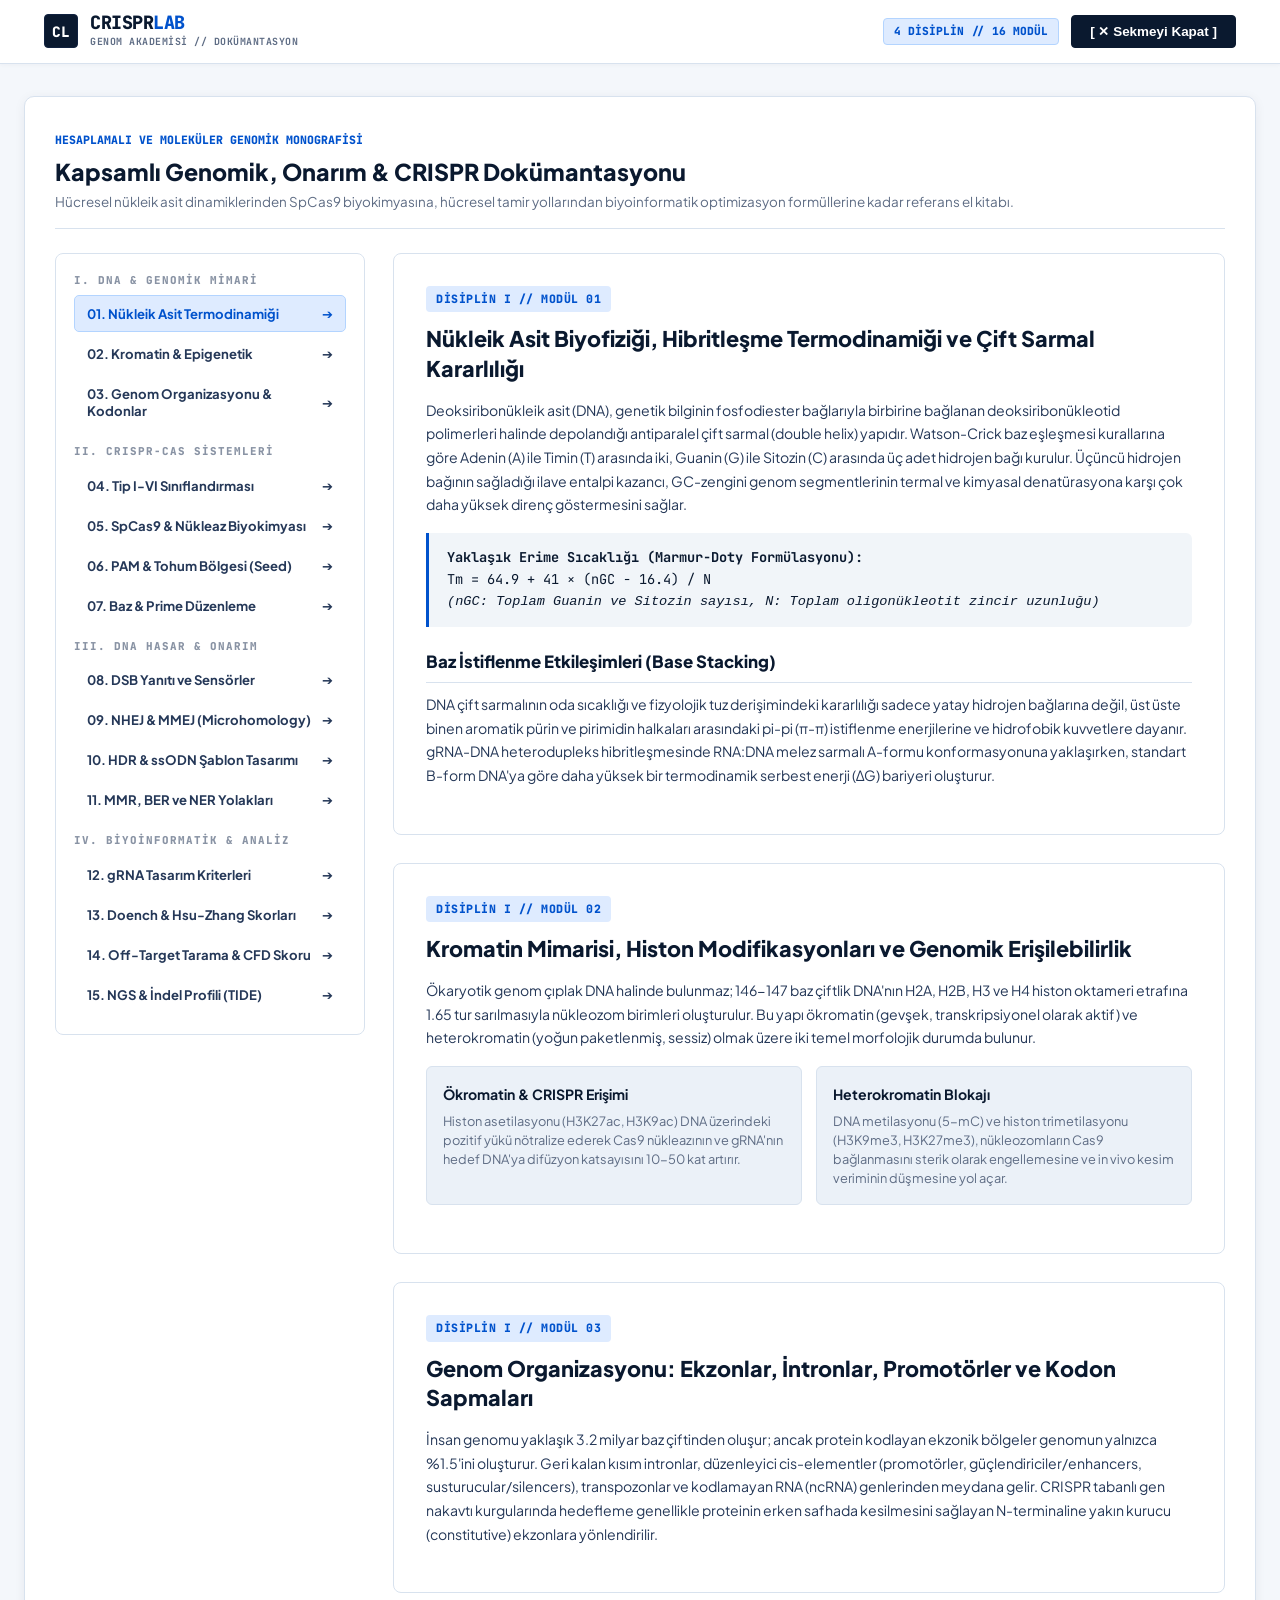
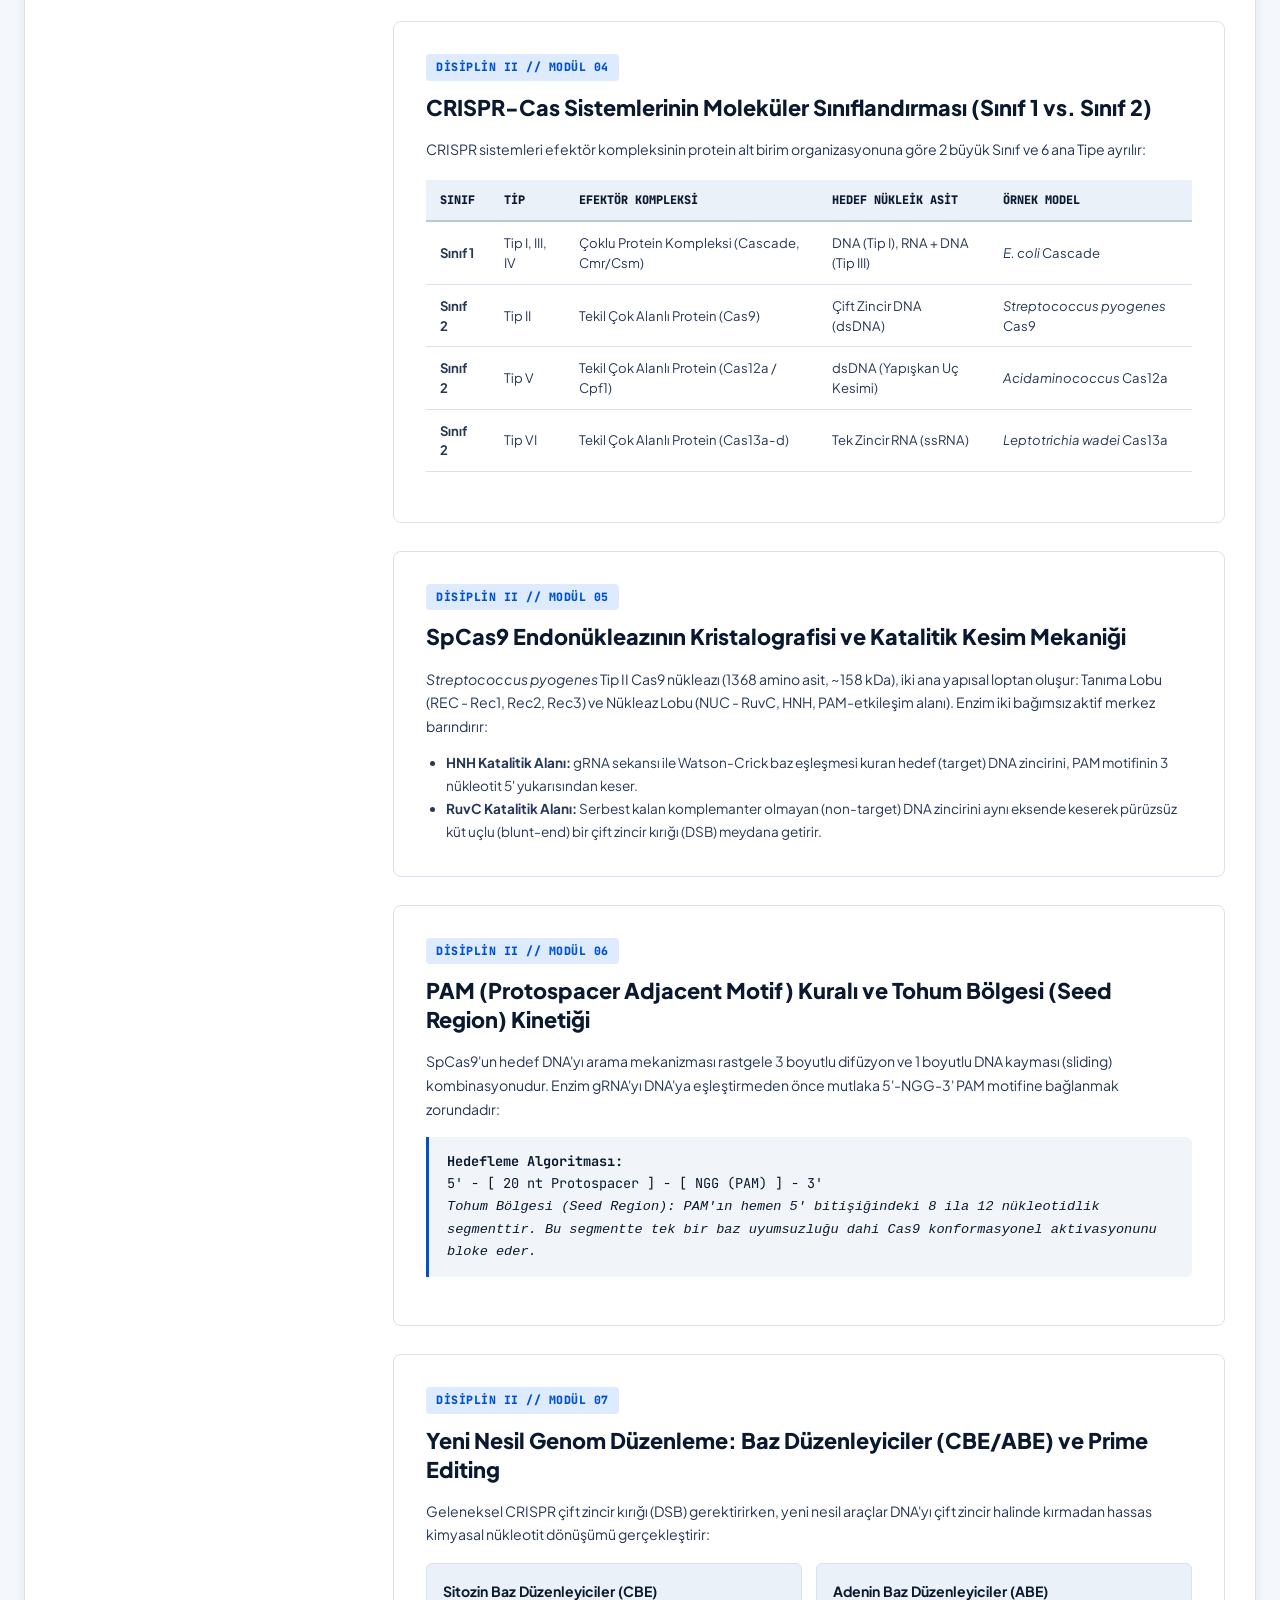
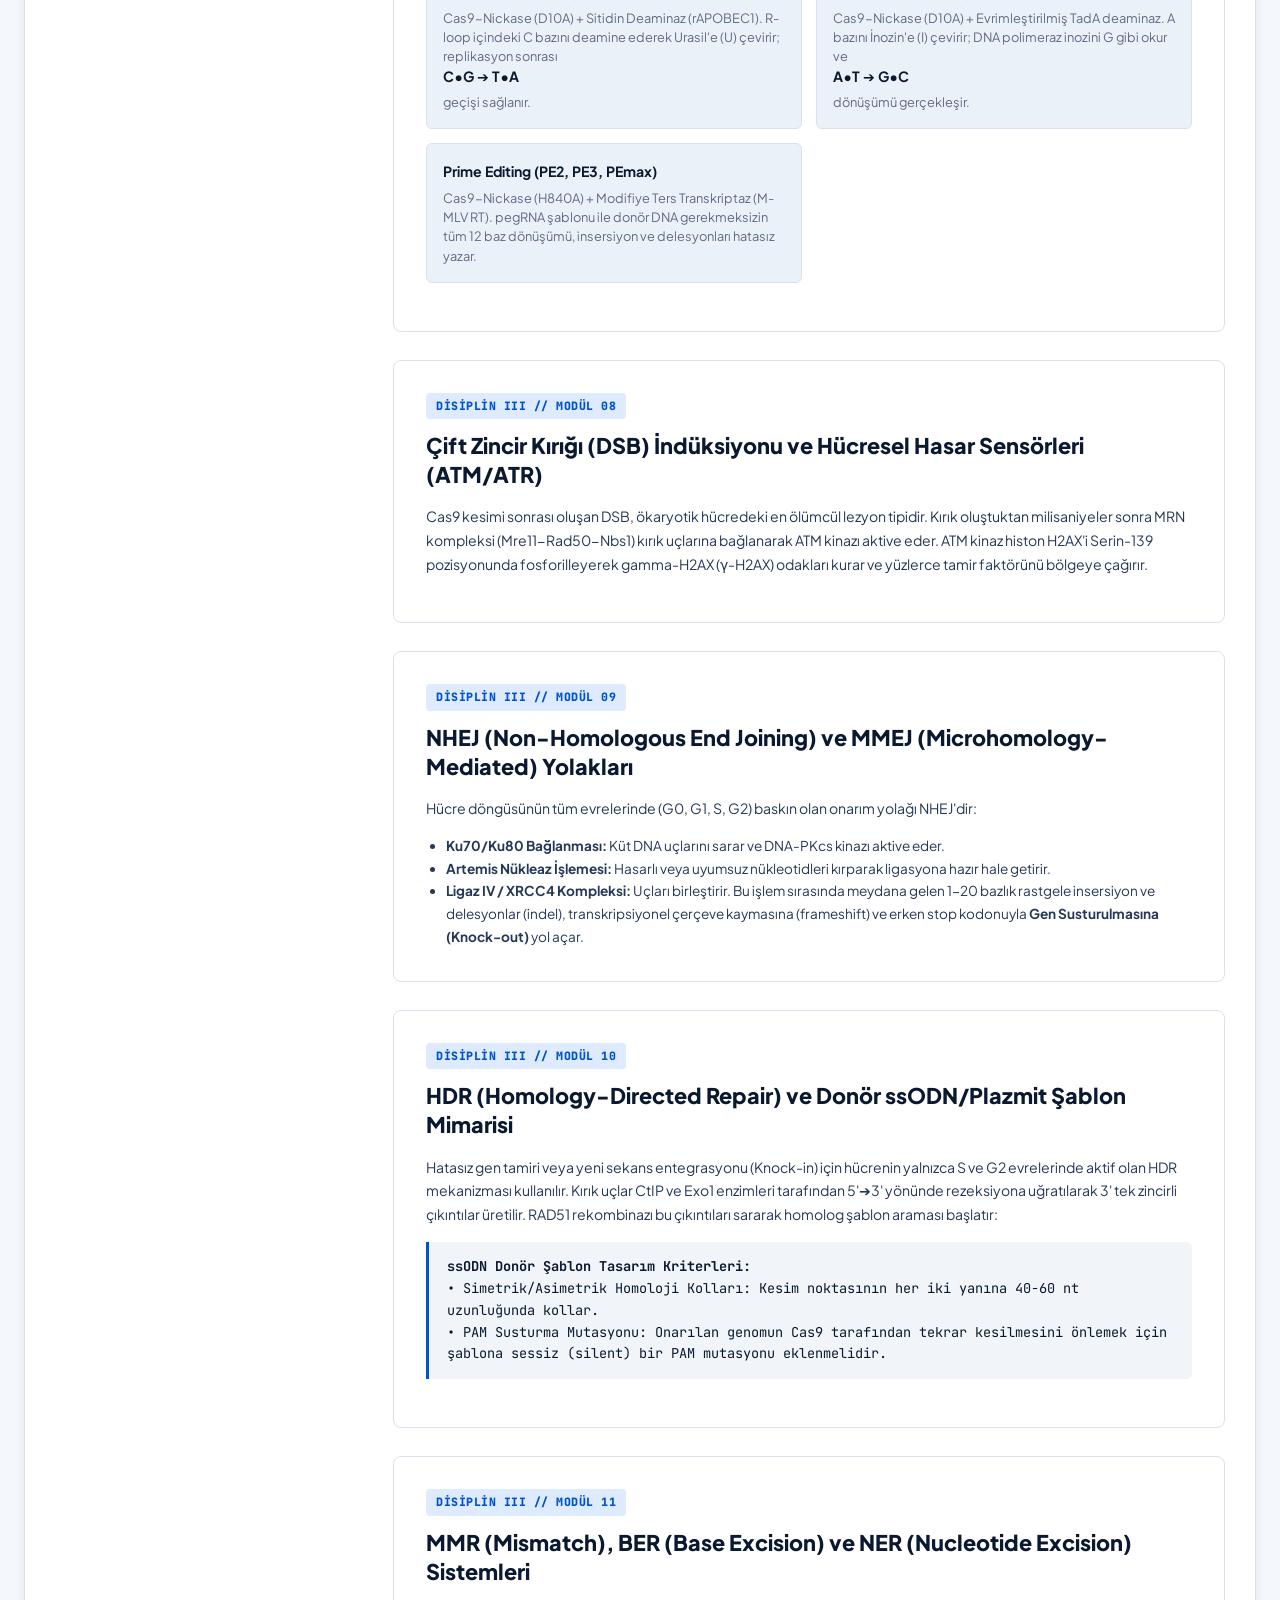
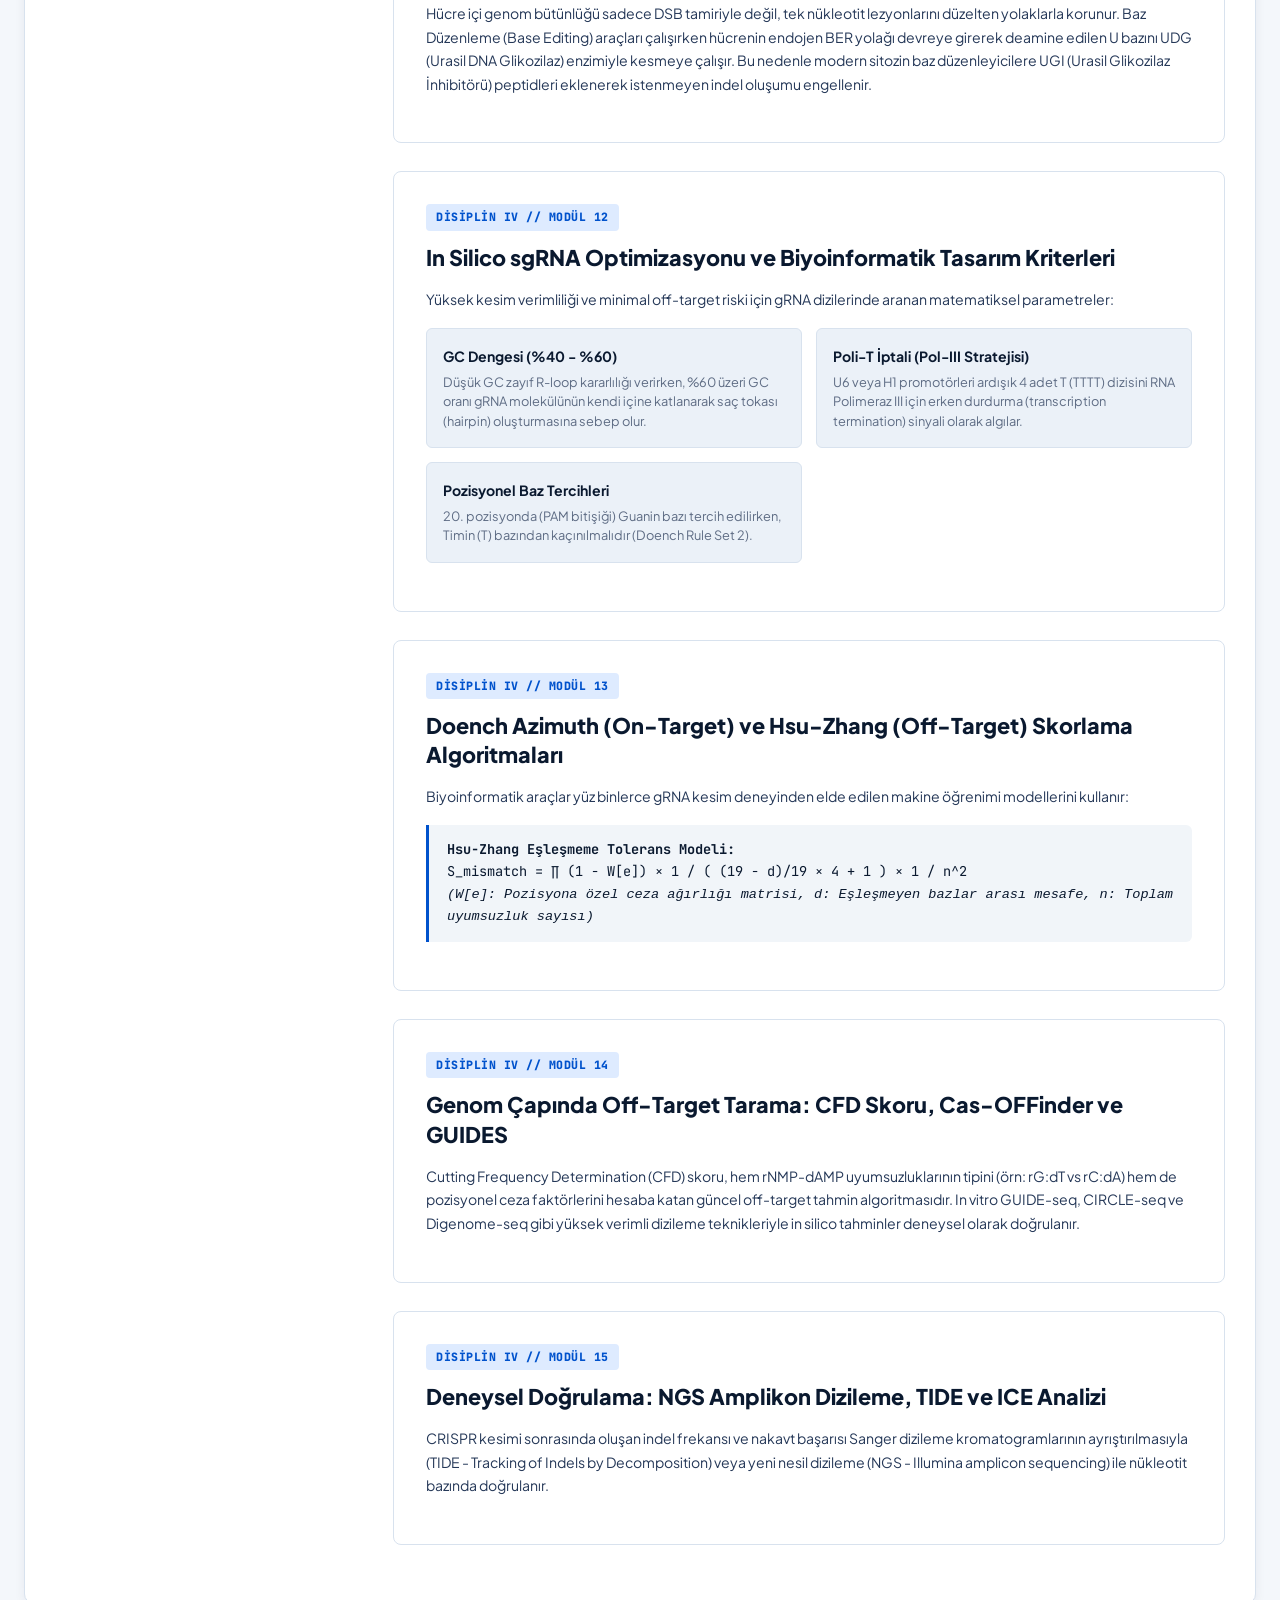
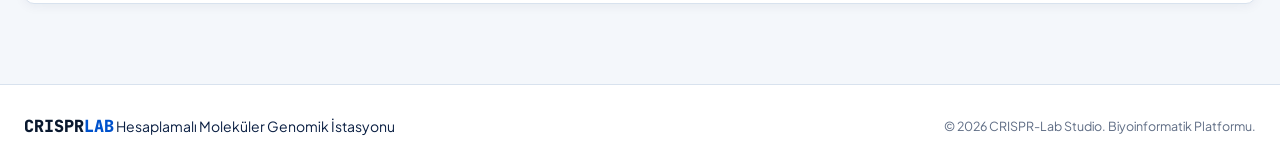
==== commit ca0b5047: "CRISPR Akademisi 4 ana disiplin ve 15 ileri modulle kapsamli el kitabina donusturuldu" ====
--- a/academy.html
+++ b/academy.html
@@ -3,7 +3,7 @@
 <head>
     <meta charset="UTF-8">
     <meta name="viewport" content="width=device-width, initial-scale=1.0">
-    <title>CRISPR-Lab | Moleküler Genom Dokümantasyon & Akademi İstasyonu</title>
+    <title>CRISPR-Lab | İleri Moleküler Genomik & Biyoinformatik Akademisi</title>
     
     <link rel="preconnect" href="https://fonts.googleapis.com">
     <link rel="preconnect" href="https://fonts.gstatic.com" crossorigin>
@@ -13,106 +13,167 @@
     <style>
         .academy-layout {
             display: grid;
-            grid-template-columns: 280px 1fr;
-            gap: 24px;
+            grid-template-columns: 310px 1fr;
+            gap: 28px;
             align-items: start;
-            margin-top: 20px;
-        }
-        .academy-nav-panel {
+            margin-top: 24px;
+        }
+        .academy-sidebar {
             background: #ffffff;
             border: 1.5px solid var(--border-light);
             border-radius: 8px;
-            padding: 16px;
+            padding: 18px;
             position: sticky;
-            top: 80px;
-        }
-        .academy-menu-btn {
+            top: 84px;
+            max-height: calc(100vh - 110px);
+            overflow-y: auto;
+        }
+        .sidebar-section-title {
+            font-family: var(--font-mono);
+            font-size: 0.68rem;
+            font-weight: 800;
+            color: var(--text-faint);
+            letter-spacing: 1px;
+            margin: 14px 0 6px;
+            text-transform: uppercase;
+        }
+        .sidebar-section-title:first-of-type { margin-top: 0; }
+        .academy-nav-btn {
             width: 100%;
             text-align: left;
-            padding: 10px 14px;
-            border-radius: 6px;
+            padding: 9px 12px;
+            border-radius: 5px;
             border: 1px solid transparent;
             background: transparent;
             font-family: var(--font-sans);
-            font-size: 0.85rem;
+            font-size: 0.82rem;
             font-weight: 700;
             color: var(--text-secondary);
             cursor: pointer;
-            transition: all 0.15s ease;
+            transition: all 0.12s ease;
             display: flex;
             align-items: center;
             justify-content: space-between;
-            margin-bottom: 4px;
-        }
-        .academy-menu-btn:hover {
+            margin-bottom: 3px;
+        }
+        .academy-nav-btn:hover {
             background: var(--bg-subtle);
             color: var(--sapphire-blue);
         }
-        .academy-menu-btn.active {
+        .academy-nav-btn.active {
             background: var(--sapphire-blue-soft);
             color: var(--sapphire-blue);
             border-color: #b3d4ff;
         }
-        .academy-article-card {
+        .academy-doc-card {
             background: #ffffff;
             border: 1.5px solid var(--border-light);
             border-radius: 8px;
-            padding: 28px;
-            margin-bottom: 20px;
-        }
-        .academy-tag {
+            padding: 32px;
+            margin-bottom: 28px;
+        }
+        .doc-kicker {
             font-family: var(--font-mono);
-            font-size: 0.7rem;
+            font-size: 0.72rem;
             font-weight: 800;
             color: var(--sapphire-blue);
             background: var(--sapphire-blue-soft);
-            padding: 3px 8px;
+            padding: 4px 10px;
             border-radius: 4px;
             display: inline-block;
-            margin-bottom: 8px;
-        }
-        .formula-card {
+            margin-bottom: 12px;
+            letter-spacing: 0.5px;
+        }
+        .doc-title {
+            font-size: 1.35rem;
+            font-weight: 800;
+            color: var(--navy-dark);
+            margin-bottom: 16px;
+            line-height: 1.35;
+        }
+        .doc-p {
+            font-size: 0.88rem;
+            color: var(--text-secondary);
+            line-height: 1.68;
+            margin-bottom: 14px;
+        }
+        .concept-subhead {
+            font-size: 1.05rem;
+            font-weight: 800;
+            color: var(--navy-dark);
+            margin: 22px 0 10px;
+            padding-bottom: 6px;
+            border-bottom: 1px solid var(--border-light);
+        }
+        .tech-box-grid {
+            display: grid;
+            grid-template-columns: repeat(auto-fit, minmax(280px, 1fr));
+            gap: 14px;
+            margin: 16px 0;
+        }
+        .tech-box {
             background: var(--bg-subtle);
-            border: 1px solid var(--border-medium);
+            border: 1.5px solid var(--border-light);
             border-radius: 6px;
+            padding: 16px;
+        }
+        .tech-box strong {
+            font-size: 0.88rem;
+            color: var(--navy-dark);
+            display: block;
+            margin-bottom: 6px;
+        }
+        .tech-box p {
+            font-size: 0.8rem;
+            color: var(--text-muted);
+            line-height: 1.5;
+            margin: 0;
+        }
+        .formula-band {
+            background: #f1f5f9;
+            border-left: 3.5px solid var(--sapphire-blue);
+            border-radius: 0 6px 6px 0;
             padding: 14px 18px;
             font-family: var(--font-mono);
-            font-size: 0.88rem;
+            font-size: 0.85rem;
             color: var(--navy-dark);
-            margin: 14px 0;
-            display: flex;
-            align-items: center;
-            justify-content: space-between;
-        }
-        .nuclease-table {
+            margin: 16px 0;
+            line-height: 1.6;
+        }
+        .doc-table {
             width: 100%;
             border-collapse: collapse;
-            font-size: 0.84rem;
-            margin: 16px 0;
-        }
-        .nuclease-table th {
+            font-size: 0.82rem;
+            margin: 18px 0;
+        }
+        .doc-table th {
             background: var(--bg-subtle);
             color: var(--navy-dark);
             text-align: left;
-            padding: 10px 12px;
+            padding: 11px 14px;
             border-bottom: 2px solid var(--border-medium);
             font-family: var(--font-mono);
-            font-size: 0.76rem;
-        }
-        .nuclease-table td {
-            padding: 10px 12px;
+            font-size: 0.74rem;
+            font-weight: 800;
+        }
+        .doc-table td {
+            padding: 11px 14px;
             border-bottom: 1px solid var(--border-light);
             color: var(--text-secondary);
-        }
-        @media (max-width: 900px) {
+            line-height: 1.5;
+        }
+        .doc-table tr:hover td {
+            background: #fafbfc;
+        }
+        @media (max-width: 992px) {
             .academy-layout { grid-template-columns: 1fr; }
-            .academy-nav-panel { position: static; }
+            .academy-sidebar { position: static; max-height: none; }
         }
     </style>
 </head>
 <body class="navy-theme-body">
 
-    <!-- ÜST NAVİGASYON BARI -->
+    <!-- ÜST KURUMSAL NAVİGASYON -->
     <header class="app-navbar">
         <div class="navbar-container">
             <div class="nav-brand-wrap">
@@ -126,7 +187,7 @@
             </div>
 
             <div style="display: flex; align-items: center; gap: 12px;">
-                <span class="system-code-tag">6 TEMEL KATEGORİ</span>
+                <span class="system-code-tag">4 DİSİPLİN // 16 MODÜL</span>
                 <button type="button" class="btn-primary-navy" onclick="window.close(); window.location.href='index.html';">
                     [ ✕ Sekmeyi Kapat ]
                 </button>
@@ -134,189 +195,343 @@
         </div>
     </header>
 
-    <main class="page-container" style="max-width: 1280px;">
+    <main class="page-container" style="max-width: 1320px;">
         
-        <!-- Üst Başlık Şeridi -->
         <section class="card-white-panel">
             <div class="panel-header-strip">
                 <div>
-                    <span class="system-chip">MOLEKÜLER BİYOLOJİ & HESAPLAMALI GENOMİK</span>
-                    <h1 class="panel-heading" style="font-size: 1.45rem; margin-top: 4px;">CRISPR-Cas Biyolojisi & Genom Mühendisliği Dokümantasyonu</h1>
-                    <p class="panel-subheading">Bakteriyel adaptif bağışıklıktan modern baz ve prime düzenleyicilere kadar kapsamlı teorik ve pratik mühendislik prensipleri.</p>
+                    <span class="system-chip">HESAPLAMALI VE MOLEKÜLER GENOMİK MONOGRAFİSİ</span>
+                    <h1 class="panel-heading" style="font-size: 1.45rem; margin-top: 4px;">Kapsamlı Genomik, Onarım & CRISPR Dokümantasyonu</h1>
+                    <p class="panel-subheading">Hücresel nükleik asit dinamiklerinden SpCas9 biyokimyasına, hücresel tamir yollarından biyoinformatik optimizasyon formüllerine kadar referans el kitabı.</p>
                 </div>
             </div>
 
-            <!-- Akademi İki Kolonlu Düzen -->
             <div class="academy-layout">
                 
-                <!-- Sol Menü (Kategori Listesi) -->
-                <nav class="academy-nav-panel">
-                    <span style="font-family: var(--font-mono); font-size: 0.7rem; font-weight: 800; color: var(--text-faint); margin-bottom: 8px; display: block;">
-                        DOKÜMANTASYON MODÜLLERİ
-                    </span>
-                    <button type="button" class="academy-menu-btn active" onclick="switchAcademyTopic('mod-01')">
-                        <span>01. Bakteriyel İmmünoloji</span>
-                        <span>➔</span>
-                    </button>
-                    <button type="button" class="academy-menu-btn" onclick="switchAcademyTopic('mod-02')">
-                        <span>02. Cas9 & Nükleaz Ailesi</span>
-                        <span>➔</span>
-                    </button>
-                    <button type="button" class="academy-menu-btn" onclick="switchAcademyTopic('mod-03')">
-                        <span>03. gRNA & PAM Kriterleri</span>
-                        <span>➔</span>
-                    </button>
-                    <button type="button" class="academy-menu-btn" onclick="switchAcademyTopic('mod-04')">
-                        <span>04. Hücresel Onarım (NHEJ / HDR)</span>
-                        <span>➔</span>
-                    </button>
-                    <button type="button" class="academy-menu-btn" onclick="switchAcademyTopic('mod-05')">
-                        <span>05. Yeni Nesil (Base / Prime)</span>
-                        <span>➔</span>
-                    </button>
-                    <button type="button" class="academy-menu-btn" onclick="switchAcademyTopic('mod-06')">
-                        <span>06. Off-Target & Biyoinformatik</span>
-                        <span>➔</span>
-                    </button>
+                <!-- SOL DOKÜMANTASYON İNDEKSİ -->
+                <nav class="academy-sidebar custom-scrollbar">
+                    
+                    <div class="sidebar-section-title">I. DNA & Genomik Mimari</div>
+                    <button type="button" class="academy-nav-btn active" onclick="scrollToDoc('dna-01')">
+                        <span>01. Nükleik Asit Termodinamiği</span>
+                        <span>➔</span>
+                    </button>
+                    <button type="button" class="academy-nav-btn" onclick="scrollToDoc('dna-02')">
+                        <span>02. Kromatin & Epigenetik</span>
+                        <span>➔</span>
+                    </button>
+                    <button type="button" class="academy-nav-btn" onclick="scrollToDoc('dna-03')">
+                        <span>03. Genom Organizasyonu & Kodonlar</span>
+                        <span>➔</span>
+                    </button>
+
+                    <div class="sidebar-section-title">II. CRISPR-Cas Sistemleri</div>
+                    <button type="button" class="academy-nav-btn" onclick="scrollToDoc('crispr-01')">
+                        <span>04. Tip I-VI Sınıflandırması</span>
+                        <span>➔</span>
+                    </button>
+                    <button type="button" class="academy-nav-btn" onclick="scrollToDoc('crispr-02')">
+                        <span>05. SpCas9 & Nükleaz Biyokimyası</span>
+                        <span>➔</span>
+                    </button>
+                    <button type="button" class="academy-nav-btn" onclick="scrollToDoc('crispr-03')">
+                        <span>06. PAM & Tohum Bölgesi (Seed)</span>
+                        <span>➔</span>
+                    </button>
+                    <button type="button" class="academy-nav-btn" onclick="scrollToDoc('crispr-04')">
+                        <span>07. Baz & Prime Düzenleme</span>
+                        <span>➔</span>
+                    </button>
+
+                    <div class="sidebar-section-title">III. DNA Hasar & Onarım</div>
+                    <button type="button" class="academy-nav-btn" onclick="scrollToDoc('repair-01')">
+                        <span>08. DSB Yanıtı ve Sensörler</span>
+                        <span>➔</span>
+                    </button>
+                    <button type="button" class="academy-nav-btn" onclick="scrollToDoc('repair-02')">
+                        <span>09. NHEJ & MMEJ (Microhomology)</span>
+                        <span>➔</span>
+                    </button>
+                    <button type="button" class="academy-nav-btn" onclick="scrollToDoc('repair-03')">
+                        <span>10. HDR & ssODN Şablon Tasarımı</span>
+                        <span>➔</span>
+                    </button>
+                    <button type="button" class="academy-nav-btn" onclick="scrollToDoc('repair-04')">
+                        <span>11. MMR, BER ve NER Yolakları</span>
+                        <span>➔</span>
+                    </button>
+
+                    <div class="sidebar-section-title">IV. Biyoinformatik & Analiz</div>
+                    <button type="button" class="academy-nav-btn" onclick="scrollToDoc('bio-01')">
+                        <span>12. gRNA Tasarım Kriterleri</span>
+                        <span>➔</span>
+                    </button>
+                    <button type="button" class="academy-nav-btn" onclick="scrollToDoc('bio-02')">
+                        <span>13. Doench & Hsu-Zhang Skorları</span>
+                        <span>➔</span>
+                    </button>
+                    <button type="button" class="academy-nav-btn" onclick="scrollToDoc('bio-03')">
+                        <span>14. Off-Target Tarama & CFD Skoru</span>
+                        <span>➔</span>
+                    </button>
+                    <button type="button" class="academy-nav-btn" onclick="scrollToDoc('bio-04')">
+                        <span>15. NGS & İndel Profili (TIDE)</span>
+                        <span>➔</span>
+                    </button>
+
                 </nav>
 
-                <!-- Sağ İçerik Alanı -->
+                <!-- SAĞ AKADEMİK İÇERİK AKIŞI -->
                 <div class="academy-content-stream">
 
-                    <!-- MODÜL 1 -->
-                    <article id="mod-01" class="academy-article-card">
-                        <span class="academy-tag">MODÜL 01 // EVRİMSEL BİYOLOJİ</span>
-                        <h2 style="font-size: 1.25rem; color: var(--navy-dark); font-weight: 800; margin-bottom: 12px;">CRISPR Biyolojisinin Temeli: Bakteriyel Adaptif Bağışıklık</h2>
-                        <p style="font-size: 0.88rem; color: var(--text-secondary); line-height: 1.6;">
-                            CRISPR (Clustered Regularly Interspaced Short Palindromic Repeats), prokaryotik organizmaların (bakteriler ve arkeler) bakteriyofajlara ve plazmit istilalarına karşı geliştirdiği kazanılmış bağışıklık sistemidir. Bu mekanizma 3 ana fazda yürütülür:
-                        </p>
-                        <ul style="font-size: 0.85rem; color: var(--text-secondary); line-height: 1.6; margin: 12px 0 12px 20px;">
-                            <li><strong>1. Adaptasyon (Edinim):</strong> İstilacı faj DNA'sı Cas1-Cas2 protein kompleksi tarafından parçalanır ve CRISPR dizisi içerisindeki iki palindromik tekrar arasına "protospacer" (spacer) olarak entegre edilir.</li>
-                            <li><strong>2. Biyogenez (İfade):</strong> CRISPR lokusu tek bir uzun pre-crRNA olarak transkribe edilir ve tracrRNA ile RNase III aracılığıyla küçük crRNA birimlerine işlenir.</li>
-                            <li><strong>3. İnterferans (Hedefleme):</strong> crRNA-tracrRNA ikilisi Cas nükleazını hedefe yönlendirir ve faj genomunu çift zincir kırığıyla (DSB) yok eder.</li>
-                        </ul>
-                    </article>
-
-                    <!-- MODÜL 2 -->
-                    <article id="mod-02" class="academy-article-card">
-                        <span class="academy-tag">MODÜL 02 // ENZİMOLOJİ</span>
-                        <h2 style="font-size: 1.25rem; color: var(--navy-dark); font-weight: 800; margin-bottom: 12px;">SpCas9 Mimarisi ve Nükleaz Çeşitleri</h2>
-                        <p style="font-size: 0.88rem; color: var(--text-secondary); line-height: 1.6;">
-                            <em>Streptococcus pyogenes</em> kökenli Tip II Cas9 (SpCas9), 1368 amino asitten oluşan çok alanlı bir endonükleazdır. Hedef DNA çift zincirini kesmek için iki bağımsız katalitik alan barındırır:
-                        </p>
-                        <div class="formula-card">
-                            <span><strong>RuvC Alanı:</strong> Non-target ipliği keser (PAM içeren)</span>
-                            <span><strong>HNH Alanı:</strong> Target ipliği keser (gRNA eşleşen)</span>
-                        </div>
-                        <table class="nuclease-table">
+                    <!-- =======================================================
+                         DİSİPLİN 1: DNA & GENOMİK MİMARİ
+                         ======================================================= -->
+                    
+                    <article id="dna-01" class="academy-doc-card">
+                        <span class="doc-kicker">DİSİPLİN I // MODÜL 01</span>
+                        <h2 class="doc-title">Nükleik Asit Biyofiziği, Hibritleşme Termodinamiği ve Çift Sarmal Kararlılığı</h2>
+                        <p class="doc-p">
+                            Deoksiribonükleik asit (DNA), genetik bilginin fosfodiester bağlarıyla birbirine bağlanan deoksiribonükleotid polimerleri halinde depolandığı antiparalel çift sarmal (double helix) yapıdır. Watson-Crick baz eşleşmesi kurallarına göre Adenin (A) ile Timin (T) arasında iki, Guanin (G) ile Sitozin (C) arasında üç adet hidrojen bağı kurulur. Üçüncü hidrojen bağının sağladığı ilave entalpi kazancı, GC-zengini genom segmentlerinin termal ve kimyasal denatürasyona karşı çok daha yüksek direnç göstermesini sağlar.
+                        </p>
+                        
+                        <div class="formula-band">
+                            <strong>Yaklaşık Erime Sıcaklığı (Marmur-Doty Formülasyonu):</strong><br>
+                            Tm = 64.9 + 41 × (nGC - 16.4) / N<br>
+                            <em>(nGC: Toplam Guanin ve Sitozin sayısı, N: Toplam oligonükleotit zincir uzunluğu)</em>
+                        </div>
+
+                        <h3 class="concept-subhead">Baz İstiflenme Etkileşimleri (Base Stacking)</h3>
+                        <p class="doc-p">
+                            DNA çift sarmalının oda sıcaklığı ve fizyolojik tuz derişimindeki kararlılığı sadece yatay hidrojen bağlarına değil, üst üste binen aromatik pürin ve pirimidin halkaları arasındaki pi-pi (π-π) istiflenme enerjilerine ve hidrofobik kuvvetlere dayanır. gRNA-DNA heterodupleks hibritleşmesinde RNA:DNA melez sarmalı A-formu konformasyonuna yaklaşırken, standart B-form DNA'ya göre daha yüksek bir termodinamik serbest enerji (ΔG) bariyeri oluşturur.
+                        </p>
+                    </article>
+
+                    <article id="dna-02" class="academy-doc-card">
+                        <span class="doc-kicker">DİSİPLİN I // MODÜL 02</span>
+                        <h2 class="doc-title">Kromatin Mimarisi, Histon Modifikasyonları ve Genomik Erişilebilirlik</h2>
+                        <p class="doc-p">
+                            Ökaryotik genom çıplak DNA halinde bulunmaz; 146-147 baz çiftlik DNA'nın H2A, H2B, H3 ve H4 histon oktameri etrafına 1.65 tur sarılmasıyla nükleozom birimleri oluşturulur. Bu yapı ökromatin (gevşek, transkripsiyonel olarak aktif) ve heterokromatin (yoğun paketlenmiş, sessiz) olmak üzere iki temel morfolojik durumda bulunur.
+                        </p>
+                        <div class="tech-box-grid">
+                            <div class="tech-box">
+                                <strong>Ökromatin & CRISPR Erişimi</strong>
+                                <p>Histon asetilasyonu (H3K27ac, H3K9ac) DNA üzerindeki pozitif yükü nötralize ederek Cas9 nükleazının ve gRNA'nın hedef DNA'ya difüzyon katsayısını 10-50 kat artırır.</p>
+                            </div>
+                            <div class="tech-box">
+                                <strong>Heterokromatin Blokajı</strong>
+                                <p>DNA metilasyonu (5-mC) ve histon trimetilasyonu (H3K9me3, H3K27me3), nükleozomların Cas9 bağlanmasını sterik olarak engellemesine ve in vivo kesim veriminin düşmesine yol açar.</p>
+                            </div>
+                        </div>
+                    </article>
+
+                    <article id="dna-03" class="academy-doc-card">
+                        <span class="doc-kicker">DİSİPLİN I // MODÜL 03</span>
+                        <h2 class="doc-title">Genom Organizasyonu: Ekzonlar, İntronlar, Promotörler ve Kodon Sapmaları</h2>
+                        <p class="doc-p">
+                            İnsan genomu yaklaşık 3.2 milyar baz çiftinden oluşur; ancak protein kodlayan ekzonik bölgeler genomun yalnızca %1.5'ini oluşturur. Geri kalan kısım intronlar, düzenleyici cis-elementler (promotörler, güçlendiriciler/enhancers, susturucular/silencers), transpozonlar ve kodlamayan RNA (ncRNA) genlerinden meydana gelir. CRISPR tabanlı gen nakavtı kurgularında hedefleme genellikle proteinin erken safhada kesilmesini sağlayan N-terminaline yakın kurucu (constitutive) ekzonlara yönlendirilir.
+                        </p>
+                    </article>
+
+                    <!-- =======================================================
+                         DİSİPLİN 2: CRISPR-CAS SİSTEMLERİ
+                         ======================================================= -->
+
+                    <article id="crispr-01" class="academy-doc-card">
+                        <span class="doc-kicker">DİSİPLİN II // MODÜL 04</span>
+                        <h2 class="doc-title">CRISPR-Cas Sistemlerinin Moleküler Sınıflandırması (Sınıf 1 vs. Sınıf 2)</h2>
+                        <p class="doc-p">
+                            CRISPR sistemleri efektör kompleksinin protein alt birim organizasyonuna göre 2 büyük Sınıf ve 6 ana Tipe ayrılır:
+                        </p>
+                        <table class="doc-table">
                             <thead>
                                 <tr>
-                                    <th>ENZİM</th>
-                                    <th>PAM MOTİFİ</th>
-                                    <th>KESİM TİPİ</th>
-                                    <th>BOYUT</th>
-                                    <th>KLİNİK KULLANIM</th>
+                                    <th>SINIF</th>
+                                    <th>TİP</th>
+                                    <th>EFEKTÖR KOMPLEKSİ</th>
+                                    <th>HEDEF NÜKLEİK ASİT</th>
+                                    <th>ÖRNEK MODEL</th>
                                 </tr>
                             </thead>
                             <tbody>
                                 <tr>
-                                    <td><strong>SpCas9</strong></td>
-                                    <td>5'-NGG-3'</td>
-                                    <td>Küt Uç (Blunt)</td>
-                                    <td>4.1 kb (1368 aa)</td>
-                                    <td>Standart Nakavt / HDR</td>
+                                    <td><strong>Sınıf 1</strong></td>
+                                    <td>Tip I, III, IV</td>
+                                    <td>Çoklu Protein Kompleksi (Cascade, Cmr/Csm)</td>
+                                    <td>DNA (Tip I), RNA + DNA (Tip III)</td>
+                                    <td><em>E. coli</em> Cascade</td>
                                 </tr>
                                 <tr>
-                                    <td><strong>SaCas9</strong></td>
-                                    <td>5'-NNGRRT-3'</td>
-                                    <td>Küt Uç (Blunt)</td>
-                                    <td>3.1 kb (1053 aa)</td>
-                                    <td>AAV Viral Teslimat</td>
+                                    <td><strong>Sınıf 2</strong></td>
+                                    <td>Tip II</td>
+                                    <td>Tekil Çok Alanlı Protein (Cas9)</td>
+                                    <td>Çift Zincir DNA (dsDNA)</td>
+                                    <td><em>Streptococcus pyogenes</em> Cas9</td>
                                 </tr>
                                 <tr>
-                                    <td><strong>Cas12a (Cpf1)</strong></td>
-                                    <td>5'-TTTV-3'</td>
-                                    <td>Yapışkan Uç (5nt Staggered)</td>
-                                    <td>3.9 kb (1300 aa)</td>
-                                    <td>T-Zengini Promotörler</td>
-                                </tr>
+                                    <td><strong>Sınıf 2</strong></td>
+                                    <td>Tip V</td>
+                                    <td>Tekil Çok Alanlı Protein (Cas12a / Cpf1)</td>
+                                    <td>dsDNA (Yapışkan Uç Kesimi)</td>
+                                    <td><em>Acidaminococcus</em> Cas12a</td>
+                                    </tr>
                                 <tr>
-                                    <td><strong>Cas13</strong></td>
-                                    <td>PFS Yok (RNA)</td>
-                                    <td>Tek Zincir RNA Kesimi</td>
-                                    <td>3.4 kb (1150 aa)</td>
-                                    <td>RNA Susturma & Teşhis (SHERLOCK)</td>
+                                    <td><strong>Sınıf 2</strong></td>
+                                    <td>Tip VI</td>
+                                    <td>Tekil Çok Alanlı Protein (Cas13a-d)</td>
+                                    <td>Tek Zincir RNA (ssRNA)</td>
+                                    <td><em>Leptotrichia wadei</em> Cas13a</td>
                                 </tr>
                             </tbody>
                         </table>
                     </article>
 
-                    <!-- MODÜL 3 -->
-                    <article id="mod-03" class="academy-article-card">
-                        <span class="academy-tag">MODÜL 03 // BİYOİNFORMATİK DİZAYN</span>
-                        <h2 style="font-size: 1.25rem; color: var(--navy-dark); font-weight: 800; margin-bottom: 12px;">gRNA Tasarımı, Tohum Bölgesi (Seed) ve PAM Kısıtları</h2>
-                        <p style="font-size: 0.88rem; color: var(--text-secondary); line-height: 1.6;">
-                            Sentetik tekli kılavuz RNA (sgRNA), doğal crRNA ve tracrRNA moleküllerinin yapay bir tetraloop ile birleştirilmiş halidir (yaklaşık 100 nükleotit).
-                        </p>
-                        <div class="formula-card">
-                            <span><strong>sgRNA Mimarisi:</strong> 5'- [20 nt Protospacer] - [tracrRNA İskeleti (~80 nt)] -3'</span>
-                        </div>
-                        <ul style="font-size: 0.85rem; color: var(--text-secondary); line-height: 1.6; margin: 12px 0 12px 20px;">
-                            <li><strong>PAM Tanıma:</strong> Cas9 ilk olarak 5'-NGG-3' motifine fiziksel olarak tutunur. PAM yoksa hedefleme gerçekleşmez.</li>
-                            <li><strong>Tohum Bölgesi (Seed Region):</strong> PAM motifinin hemen 5' bitişiğindeki 8-12 nükleotidlik bölgedir. Bu segmentteki tek bir baz uyumsuzluğu kesim kinetiğini durdurur.</li>
-                            <li><strong>GC İçerik Kriteri:</strong> Protospacer bölgesinde %40 - %60 GC dengesi ideal hibritleşmeyi sağlar. %40 altı zayıf bağlanır, %60 üstü ikincil yapı (hairpin) kurarak inaktive olur.</li>
-                            <li><strong>Poli-T İptali:</strong> U6/H1 promotörlerinde transkripsiyonun erken sonlanmasını önlemek için ardışık 4 veya daha fazla T (TTTT) dizisinden kaçınılmalıdır.</li>
+                    <article id="crispr-02" class="academy-doc-card">
+                        <span class="doc-kicker">DİSİPLİN II // MODÜL 05</span>
+                        <h2 class="doc-title">SpCas9 Endonükleazının Kristalografisi ve Katalitik Kesim Mekaniği</h2>
+                        <p class="doc-p">
+                            <em>Streptococcus pyogenes</em> Tip II Cas9 nükleazı (1368 amino asit, ~158 kDa), iki ana yapısal loptan oluşur: Tanıma Lobu (REC - Rec1, Rec2, Rec3) ve Nükleaz Lobu (NUC - RuvC, HNH, PAM-etkileşim alanı). Enzim iki bağımsız aktif merkez barındırır:
+                        </p>
+                        <ul style="font-size: 0.85rem; color: var(--text-secondary); line-height: 1.68; margin-left: 20px;">
+                            <li><strong>HNH Katalitik Alanı:</strong> gRNA sekansı ile Watson-Crick baz eşleşmesi kuran hedef (target) DNA zincirini, PAM motifinin 3 nükleotit 5' yukarısından keser.</li>
+                            <li><strong>RuvC Katalitik Alanı:</strong> Serbest kalan komplemanter olmayan (non-target) DNA zincirini aynı eksende keserek pürüzsüz küt uçlu (blunt-end) bir çift zincir kırığı (DSB) meydana getirir.</li>
                         </ul>
                     </article>
 
-                    <!-- MODÜL 4 -->
-                    <article id="mod-04" class="academy-article-card">
-                        <span class="academy-tag">MODÜL 04 // HÜCRESEL YANIT</span>
-                        <h2 style="font-size: 1.25rem; color: var(--navy-dark); font-weight: 800; margin-bottom: 12px;">Çift Zincir Kırığı Sonrası Onarım: NHEJ vs. HDR</h2>
-                        <p style="font-size: 0.88rem; color: var(--text-secondary); line-height: 1.6;">
-                            SpCas9 DNA üzerinde PAM'ın 3 baz 5' yukarısında küt uçlu bir DSB oluşturduktan sonra hücre iki temel DNA hasar yanıt yolağından birini devreye sokar:
-                        </p>
-                        <div style="display: grid; grid-template-columns: 1fr 1fr; gap: 16px; margin-top: 14px;">
-                            <div style="background: var(--bg-subtle); padding: 16px; border-radius: 6px; border-left: 3px solid var(--sapphire-blue);">
-                                <strong style="color: var(--navy-dark); font-size: 0.9rem;">NHEJ (Non-Homologous End Joining)</strong>
-                                <p style="font-size: 0.8rem; color: var(--text-muted); margin-top: 6px; line-height: 1.5;">
-                                    Hücre döngüsünün tüm evrelerinde aktiftir. Şablon kullanmaz; kırık uçları doğrudan birleştirirken rastgele insersiyon/delesyon (indel) mutasyonları yapar. <strong>Gen Susturma (Knock-out)</strong> için kullanılır.
-                                </p>
-                            </div>
-                            <div style="background: var(--bg-subtle); padding: 16px; border-radius: 6px; border-left: 3px solid var(--bio-green);">
-                                <strong style="color: var(--navy-dark); font-size: 0.9rem;">HDR (Homology-Directed Repair)</strong>
-                                <p style="font-size: 0.8rem; color: var(--text-muted); margin-top: 6px; line-height: 1.5;">
-                                    Sadece S ve G2 evrelerinde aktiftir. Dışarıdan sağlanan çift zincirli donör DNA veya tek zincirli oligonükleotit (ssODN) şablonuyla hatasız sekans tamiri veya <strong>Gen Ekleme (Knock-in)</strong> sağlar.
-                                </p>
-                            </div>
-                        </div>
-                    </article>
-
-                    <!-- MODÜL 5 -->
-                    <article id="mod-05" class="academy-article-card">
-                        <span class="academy-tag">MODÜL 05 // HASSAS GENOMİK</span>
-                        <h2 style="font-size: 1.25rem; color: var(--navy-dark); font-weight: 800; margin-bottom: 12px;">Yeni Nesil Hassas Düzenleme: Base Editing & Prime Editing</h2>
-                        <p style="font-size: 0.88rem; color: var(--text-secondary); line-height: 1.6;">
-                            Çift zincir kırıklarının (DSB) yol açtığı kontrolsüz delesyon, translokasyon ve p53 yanıtı gibi riskleri ortadan kaldırmak amacıyla nükleolitik kesim yapmayan yeni nesil sistemler geliştirilmiştir:
-                        </p>
-                        <ul style="font-size: 0.85rem; color: var(--text-secondary); line-height: 1.6; margin: 12px 0 12px 20px;">
-                            <li><strong>Sitozin Baz Düzenleyiciler (CBE):</strong> dCas9 veya Cas9-Nickase enziminin sitidin deaminaz ile füzyonudur. C•G baz çiftini T•A baz çiftine dönüştürür.</li>
-                            <li><strong>Adenin Baz Düzenleyiciler (ABE):</strong> Evrimleştirilmiş TadA deaminaz enzimi ile A•T baz çiftini G•C baz çiftine dönüştürür. İnsan patojenik nokta mutasyonlarının %50'den fazlasını onarabilir.</li>
-                            <li><strong>Prime Editing:</strong> Cas9-Nickase (H840A) enzimi ile modifiye Ters Transkriptaz (RT) füzyonudur. Özel pegRNA şablonu kullanarak DSB oluşturmadan istenilen tüm 12 baz dönüşümünü, küçük insersiyon ve delesyonları gerçekleştirir.</li>
+                    <article id="crispr-03" class="academy-doc-card">
+                        <span class="doc-kicker">DİSİPLİN II // MODÜL 06</span>
+                        <h2 class="doc-title">PAM (Protospacer Adjacent Motif) Kuralı ve Tohum Bölgesi (Seed Region) Kinetiği</h2>
+                        <p class="doc-p">
+                            SpCas9'un hedef DNA'yı arama mekanizması rastgele 3 boyutlu difüzyon ve 1 boyutlu DNA kayması (sliding) kombinasyonudur. Enzim gRNA'yı DNA'ya eşleştirmeden önce mutlaka 5'-NGG-3' PAM motifine bağlanmak zorundadır:
+                        </p>
+                        <div class="formula-band">
+                            <strong>Hedefleme Algoritması:</strong><br>
+                            5' - [ 20 nt Protospacer ] - [ NGG (PAM) ] - 3'<br>
+                            <em>Tohum Bölgesi (Seed Region): PAM'ın hemen 5' bitişiğindeki 8 ila 12 nükleotidlik segmenttir. Bu segmentte tek bir baz uyumsuzluğu dahi Cas9 konformasyonel aktivasyonunu bloke eder.</em>
+                        </div>
+                    </article>
+
+                    <article id="crispr-04" class="academy-doc-card">
+                        <span class="doc-kicker">DİSİPLİN II // MODÜL 07</span>
+                        <h2 class="doc-title">Yeni Nesil Genom Düzenleme: Baz Düzenleyiciler (CBE/ABE) ve Prime Editing</h2>
+                        <p class="doc-p">
+                            Geleneksel CRISPR çift zincir kırığı (DSB) gerektirirken, yeni nesil araçlar DNA'yı çift zincir halinde kırmadan hassas kimyasal nükleotit dönüşümü gerçekleştirir:
+                        </p>
+                        <div class="tech-box-grid">
+                            <div class="tech-box">
+                                <strong>Sitozin Baz Düzenleyiciler (CBE)</strong>
+                                <p>Cas9-Nickase (D10A) + Sitidin Deaminaz (rAPOBEC1). R-loop içindeki C bazını deamine ederek Urasil'e (U) çevirir; replikasyon sonrası <strong>C•G ➔ T•A</strong> geçişi sağlanır.</p>
+                            </div>
+                            <div class="tech-box">
+                                <strong>Adenin Baz Düzenleyiciler (ABE)</strong>
+                                <p>Cas9-Nickase (D10A) + Evrimleştirilmiş TadA deaminaz. A bazını İnozin'e (I) çevirir; DNA polimeraz inozini G gibi okur ve <strong>A•T ➔ G•C</strong> dönüşümü gerçekleşir.</p>
+                            </div>
+                            <div class="tech-box">
+                                <strong>Prime Editing (PE2, PE3, PEmax)</strong>
+                                <p>Cas9-Nickase (H840A) + Modifiye Ters Transkriptaz (M-MLV RT). pegRNA şablonu ile donör DNA gerekmeksizin tüm 12 baz dönüşümü, insersiyon ve delesyonları hatasız yazar.</p>
+                            </div>
+                        </div>
+                    </article>
+
+                    <!-- =======================================================
+                         DİSİPLİN 3: DNA HASAR & ONARIM MEKANİZMALARI
+                         ======================================================= -->
+
+                    <article id="repair-01" class="academy-doc-card">
+                        <span class="doc-kicker">DİSİPLİN III // MODÜL 08</span>
+                        <h2 class="doc-title">Çift Zincir Kırığı (DSB) İndüksiyonu ve Hücresel Hasar Sensörleri (ATM/ATR)</h2>
+                        <p class="doc-p">
+                            Cas9 kesimi sonrası oluşan DSB, ökaryotik hücredeki en ölümcül lezyon tipidir. Kırık oluştuktan milisaniyeler sonra MRN kompleksi (Mre11-Rad50-Nbs1) kırık uçlarına bağlanarak ATM kinazı aktive eder. ATM kinaz histon H2AX'i Serin-139 pozisyonunda fosforilleyerek gamma-H2AX (γ-H2AX) odakları kurar ve yüzlerce tamir faktörünü bölgeye çağırır.
+                        </p>
+                    </article>
+
+                    <article id="repair-02" class="academy-doc-card">
+                        <span class="doc-kicker">DİSİPLİN III // MODÜL 09</span>
+                        <h2 class="doc-title">NHEJ (Non-Homologous End Joining) ve MMEJ (Microhomology-Mediated) Yolakları</h2>
+                        <p class="doc-p">
+                            Hücre döngüsünün tüm evrelerinde (G0, G1, S, G2) baskın olan onarım yolağı NHEJ'dir:
+                        </p>
+                        <ul style="font-size: 0.85rem; color: var(--text-secondary); line-height: 1.68; margin-left: 20px;">
+                            <li><strong>Ku70/Ku80 Bağlanması:</strong> Küt DNA uçlarını sarar ve DNA-PKcs kinazı aktive eder.</li>
+                            <li><strong>Artemis Nükleaz İşlemesi:</strong> Hasarlı veya uyumsuz nükleotidleri kırparak ligasyona hazır hale getirir.</li>
+                            <li><strong>Ligaz IV / XRCC4 Kompleksi:</strong> Uçları birleştirir. Bu işlem sırasında meydana gelen 1-20 bazlık rastgele insersiyon ve delesyonlar (indel), transkripsiyonel çerçeve kaymasına (frameshift) ve erken stop kodonuyla <strong>Gen Susturulmasına (Knock-out)</strong> yol açar.</li>
                         </ul>
                     </article>
 
-                    <!-- MODÜL 6 -->
-                    <article id="mod-06" class="academy-article-card">
-                        <span class="academy-tag">MODÜL 06 // HESAPLAMALI ANALİZ</span>
-                        <h2 style="font-size: 1.25rem; color: var(--navy-dark); font-weight: 800; margin-bottom: 12px;">Off-Target Modellemesi ve Skorlama Algoritmaları</h2>
-                        <p style="font-size: 0.88rem; color: var(--text-secondary); line-height: 1.6;">
-                            Biyoinformatik algoritmalar gRNA dizilerinin genomdaki non-spesifik bağlanma olasılıklarını termodinamik ve makine öğrenimi modelleriyle hesaplar:
-                        </p>
-                        <div class="formula-card">
-                            <span><strong>Doench Azimuth Skoru (On-Target):</strong> 0 - 100 arası kesim verimliliği tahmini</span>
-                            <span><strong>Hsu-Zhang Skoru (Off-Target):</strong> Hedef dışı lokus toleransı puanı</span>
-                        </div>
+                    <article id="repair-03" class="academy-doc-card">
+                        <span class="doc-kicker">DİSİPLİN III // MODÜL 10</span>
+                        <h2 class="doc-title">HDR (Homology-Directed Repair) ve Donör ssODN/Plazmit Şablon Mimarisi</h2>
+                        <p class="doc-p">
+                            Hatasız gen tamiri veya yeni sekans entegrasyonu (Knock-in) için hücrenin yalnızca S ve G2 evrelerinde aktif olan HDR mekanizması kullanılır. Kırık uçlar CtIP ve Exo1 enzimleri tarafından 5'➔3' yönünde rezeksiyona uğratılarak 3' tek zincirli çıkıntılar üretilir. RAD51 rekombinazı bu çıkıntıları sararak homolog şablon araması başlatır:
+                        </p>
+                        <div class="formula-band">
+                            <strong>ssODN Donör Şablon Tasarım Kriterleri:</strong><br>
+                            • Simetrik/Asimetrik Homoloji Kolları: Kesim noktasının her iki yanına 40-60 nt uzunluğunda kollar.<br>
+                            • PAM Susturma Mutasyonu: Onarılan genomun Cas9 tarafından tekrar kesilmesini önlemek için şablona sessiz (silent) bir PAM mutasyonu eklenmelidir.
+                        </div>
+                    </article>
+
+                    <article id="repair-04" class="academy-doc-card">
+                        <span class="doc-kicker">DİSİPLİN III // MODÜL 11</span>
+                        <h2 class="doc-title">MMR (Mismatch), BER (Base Excision) ve NER (Nucleotide Excision) Sistemleri</h2>
+                        <p class="doc-p">
+                            Hücre içi genom bütünlüğü sadece DSB tamiriyle değil, tek nükleotit lezyonlarını düzelten yolaklarla korunur. Baz Düzenleme (Base Editing) araçları çalışırken hücrenin endojen BER yolağı devreye girerek deamine edilen U bazını UDG (Urasil DNA Glikozilaz) enzimiyle kesmeye çalışır. Bu nedenle modern sitozin baz düzenleyicilere UGI (Urasil Glikozilaz İnhibitörü) peptidleri eklenerek istenmeyen indel oluşumu engellenir.
+                        </p>
+                    </article>
+
+                    <!-- =======================================================
+                         DİSİPLİN 4: HESAPLAMALI BİYOİNFORMATİK & ANALİZ
+                         ======================================================= -->
+
+                    <article id="bio-01" class="academy-doc-card">
+                        <span class="doc-kicker">DİSİPLİN IV // MODÜL 12</span>
+                        <h2 class="doc-title">In Silico sgRNA Optimizasyonu ve Biyoinformatik Tasarım Kriterleri</h2>
+                        <p class="doc-p">
+                            Yüksek kesim verimliliği ve minimal off-target riski için gRNA dizilerinde aranan matematiksel parametreler:
+                        </p>
+                        <div class="tech-box-grid">
+                            <div class="tech-box">
+                                <strong>GC Dengesi (%40 - %60)</strong>
+                                <p>Düşük GC zayıf R-loop kararlılığı verirken, %60 üzeri GC oranı gRNA molekülünün kendi içine katlanarak saç tokası (hairpin) oluşturmasına sebep olur.</p>
+                            </div>
+                            <div class="tech-box">
+                                <strong>Poli-T İptali (Pol-III Stratejisi)</strong>
+                                <p>U6 veya H1 promotörleri ardışık 4 adet T (TTTT) dizisini RNA Polimeraz III için erken durdurma (transcription termination) sinyali olarak algılar.</p>
+                            </div>
+                            <div class="tech-box">
+                                <strong>Pozisyonel Baz Tercihleri</strong>
+                                <p>20. pozisyonda (PAM bitişiği) Guanin bazı tercih edilirken, Timin (T) bazından kaçınılmalıdır (Doench Rule Set 2).</p>
+                            </div>
+                        </div>
+                    </article>
+
+                    <article id="bio-02" class="academy-doc-card">
+                        <span class="doc-kicker">DİSİPLİN IV // MODÜL 13</span>
+                        <h2 class="doc-title">Doench Azimuth (On-Target) ve Hsu-Zhang (Off-Target) Skorlama Algoritmaları</h2>
+                        <p class="doc-p">
+                            Biyoinformatik araçlar yüz binlerce gRNA kesim deneyinden elde edilen makine öğrenimi modellerini kullanır:
+                        </p>
+                        <div class="formula-band">
+                            <strong>Hsu-Zhang Eşleşmeme Tolerans Modeli:</strong><br>
+                            S_mismatch = ∏ (1 - W[e]) × 1 / ( (19 - d)/19 × 4 + 1 ) × 1 / n^2<br>
+                            <em>(W[e]: Pozisyona özel ceza ağırlığı matrisi, d: Eşleşmeyen bazlar arası mesafe, n: Toplam uyumsuzluk sayısı)</em>
+                        </div>
+                    </article>
+
+                    <article id="bio-03" class="academy-doc-card">
+                        <span class="doc-kicker">DİSİPLİN IV // MODÜL 14</span>
+                        <h2 class="doc-title">Genom Çapında Off-Target Tarama: CFD Skoru, Cas-OFFinder ve GUIDES</h2>
+                        <p class="doc-p">
+                            Cutting Frequency Determination (CFD) skoru, hem rNMP-dAMP uyumsuzluklarının tipini (örn: rG:dT vs rC:dA) hem de pozisyonel ceza faktörlerini hesaba katan güncel off-target tahmin algoritmasıdır. In vitro GUIDE-seq, CIRCLE-seq ve Digenome-seq gibi yüksek verimli dizileme teknikleriyle in silico tahminler deneysel olarak doğrulanır.
+                        </p>
+                    </article>
+
+                    <article id="bio-04" class="academy-doc-card">
+                        <span class="doc-kicker">DİSİPLİN IV // MODÜL 15</span>
+                        <h2 class="doc-title">Deneysel Doğrulama: NGS Amplikon Dizileme, TIDE ve ICE Analizi</h2>
+                        <p class="doc-p">
+                            CRISPR kesimi sonrasında oluşan indel frekansı ve nakavt başarısı Sanger dizileme kromatogramlarının ayrıştırılmasıyla (TIDE - Tracking of Indels by Decomposition) veya yeni nesil dizileme (NGS - Illumina amplicon sequencing) ile nükleotit bazında doğrulanır.
+                        </p>
                     </article>
 
                 </div>
@@ -339,11 +554,13 @@
     </footer>
 
     <script>
-        function switchAcademyTopic(moduleId) {
-            document.querySelectorAll('.academy-menu-btn').forEach(btn => btn.classList.remove('active'));
-            event.currentTarget.classList.add('active');
+        function scrollToDoc(targetId) {
+            document.querySelectorAll('.academy-nav-btn').forEach(btn => btn.classList.remove('active'));
+            if (event && event.currentTarget) {
+                event.currentTarget.classList.add('active');
+            }
             
-            const targetEl = document.getElementById(moduleId);
+            const targetEl = document.getElementById(targetId);
             if (targetEl) {
                 targetEl.scrollIntoView({ behavior: 'smooth', block: 'start' });
             }
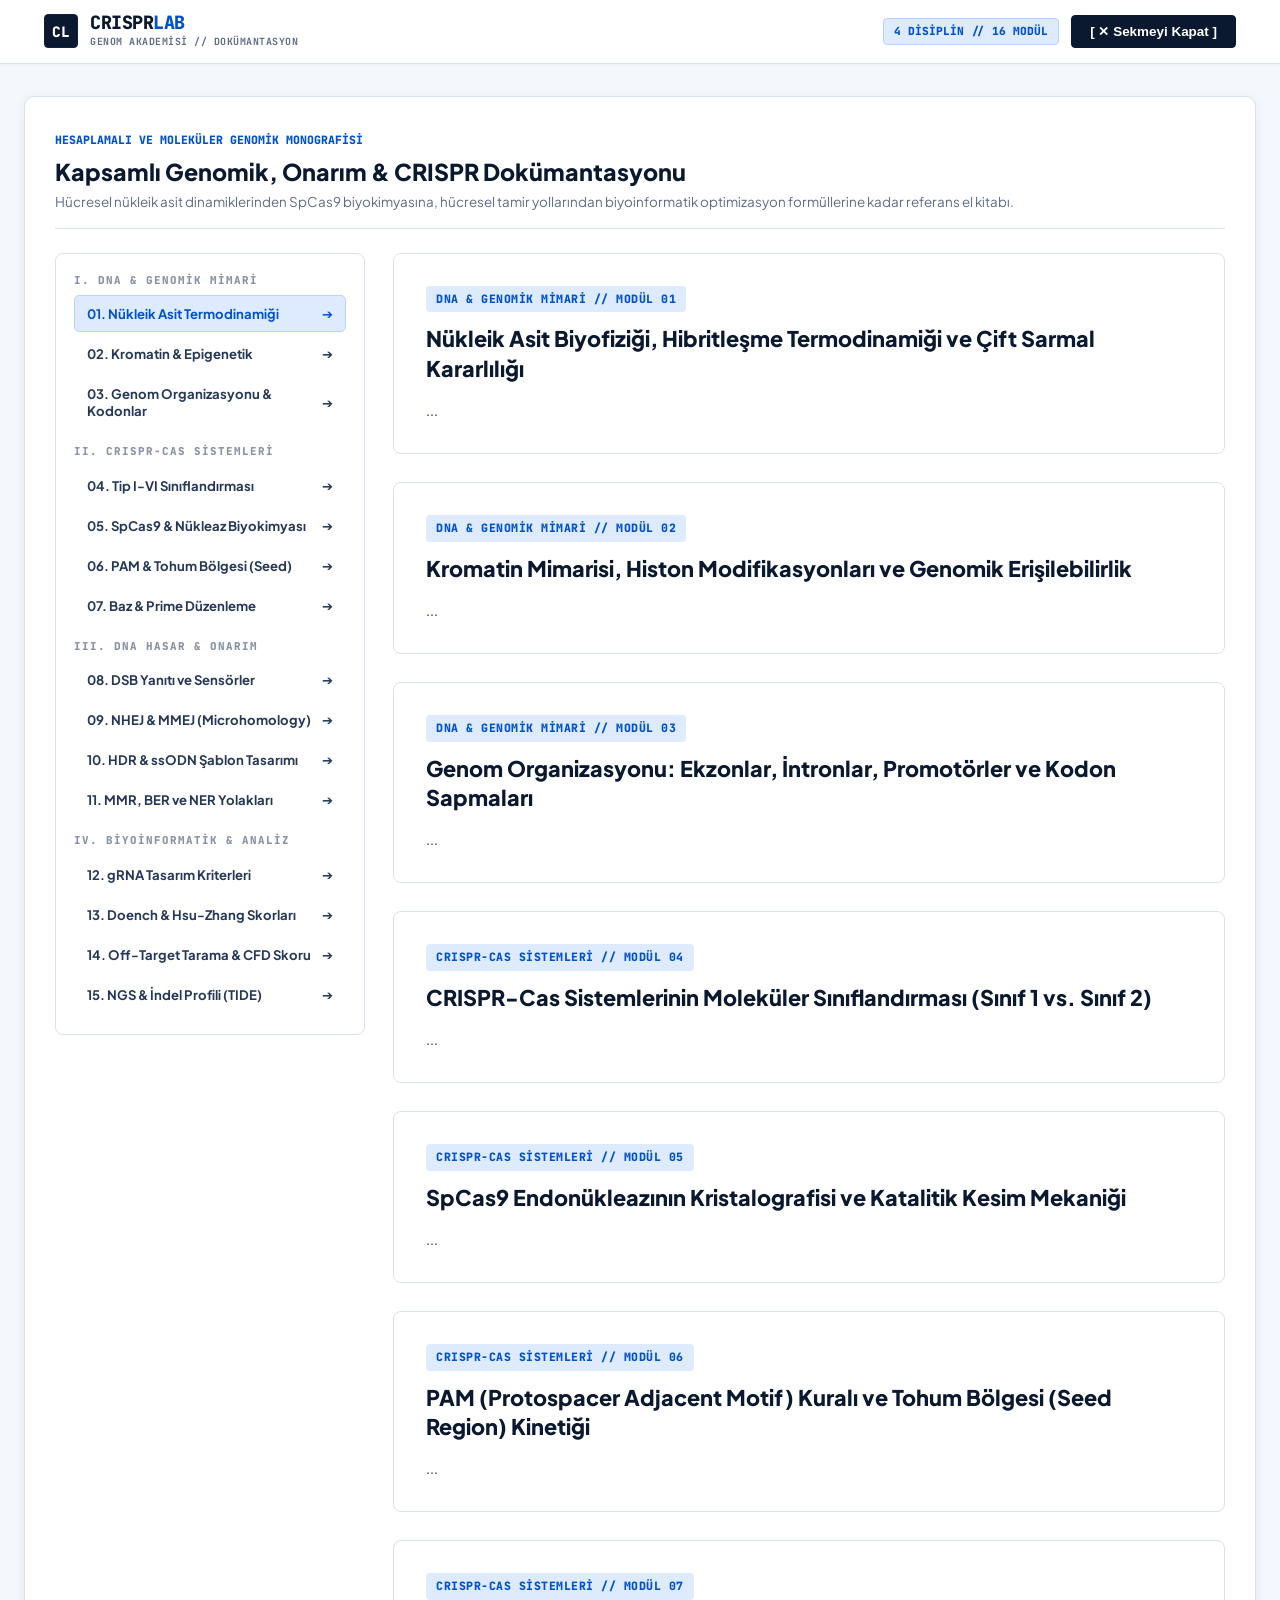
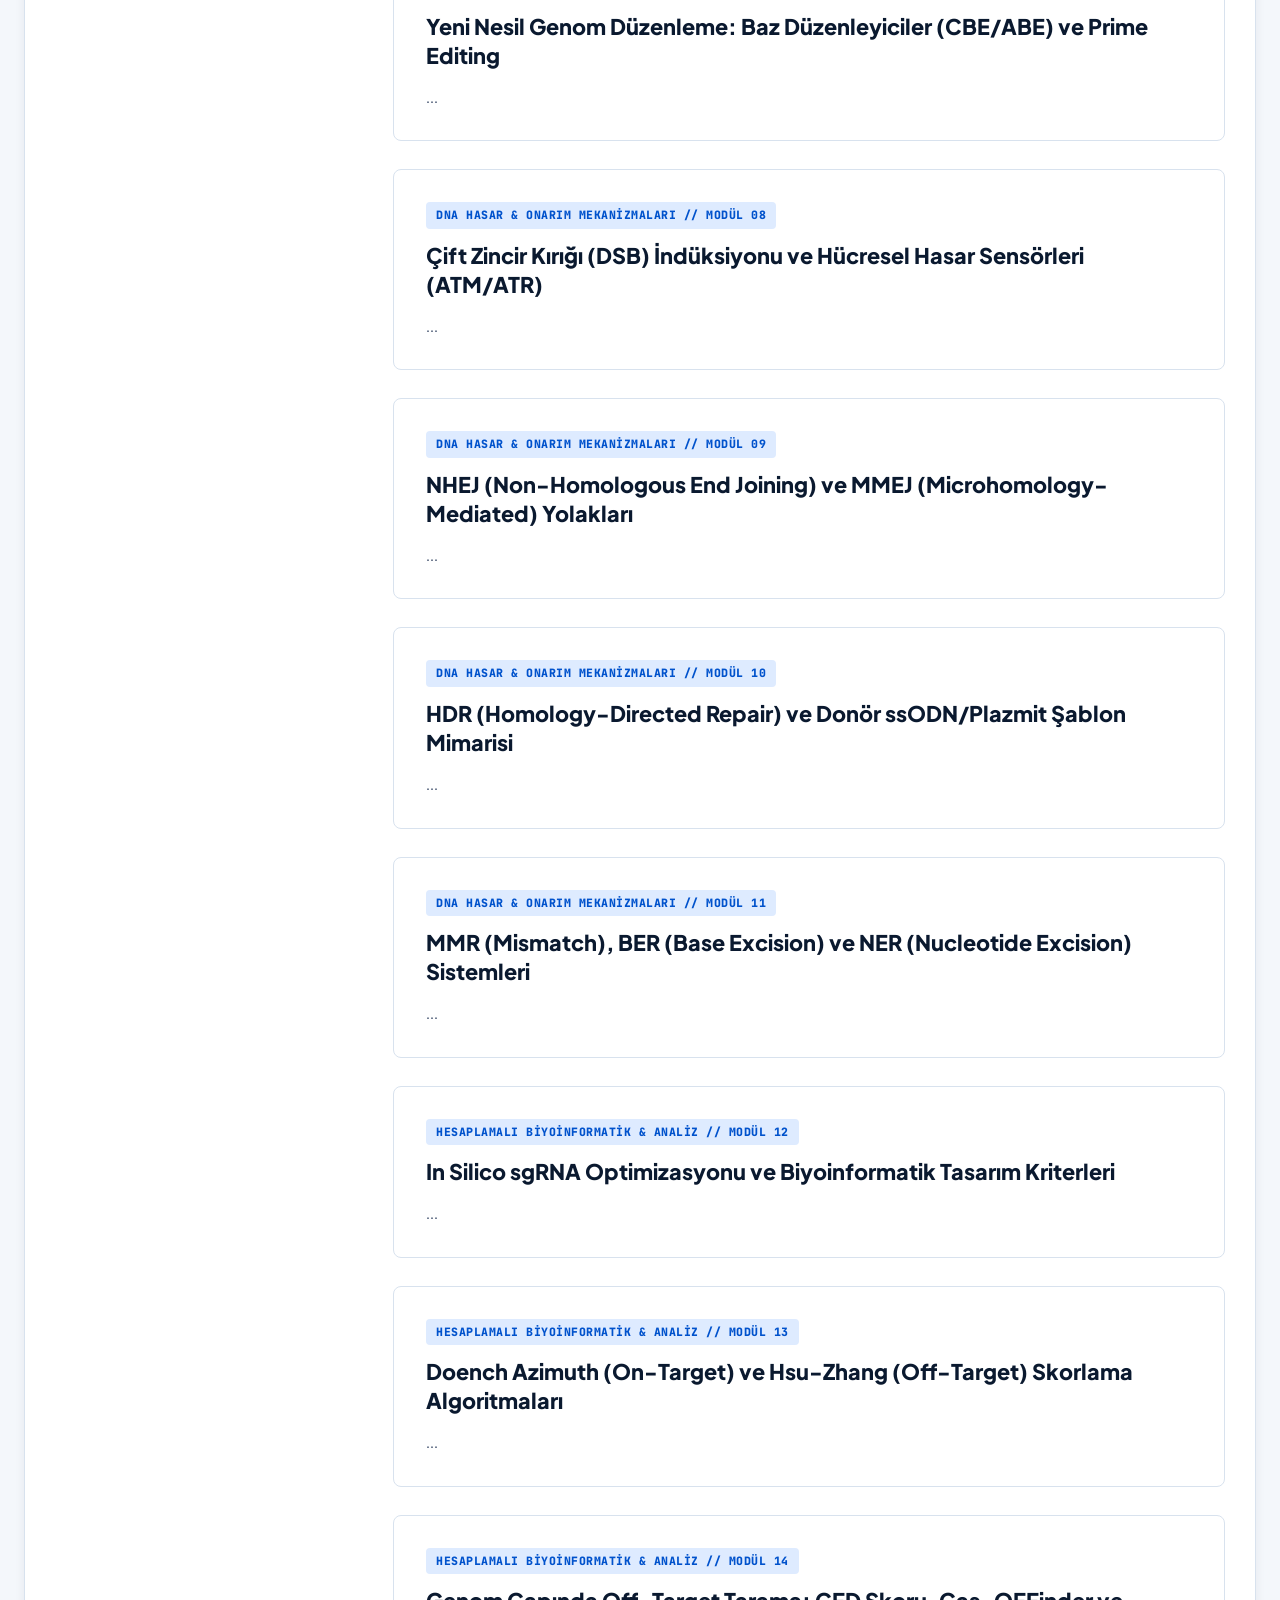
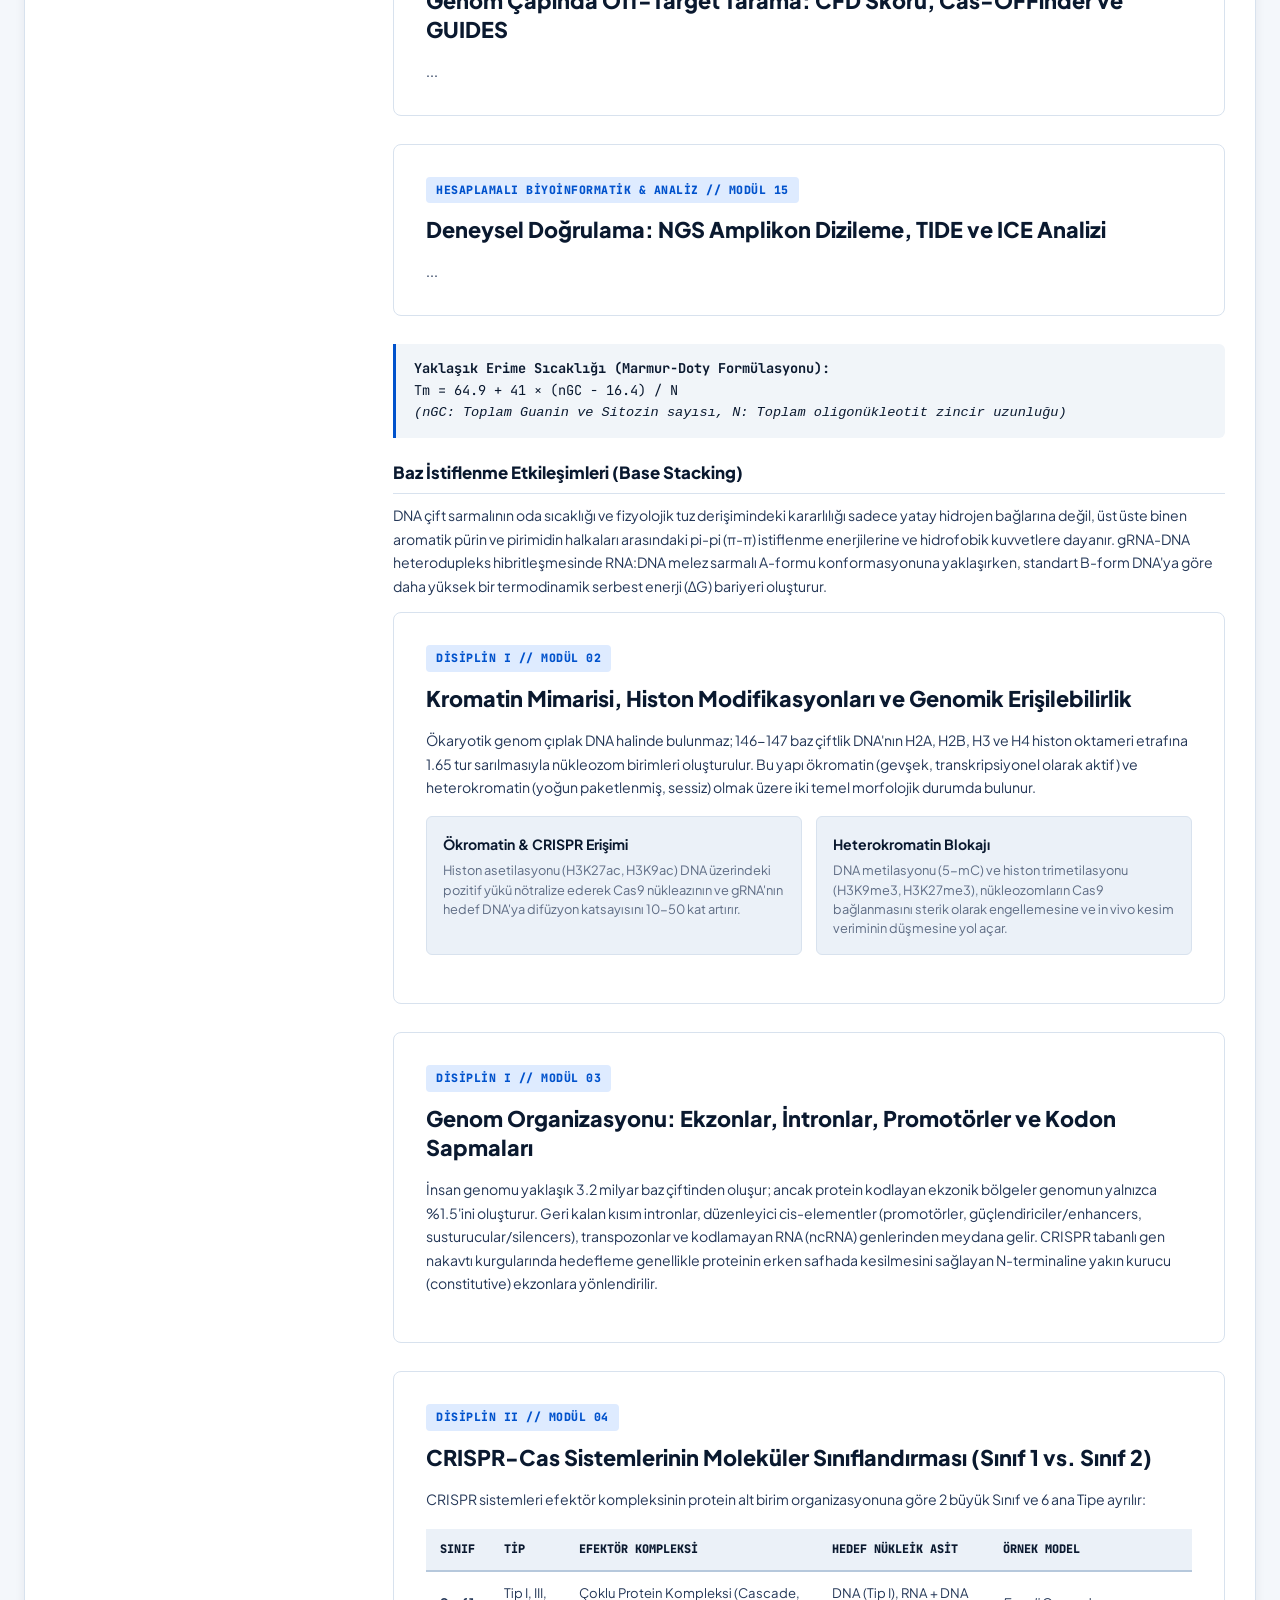
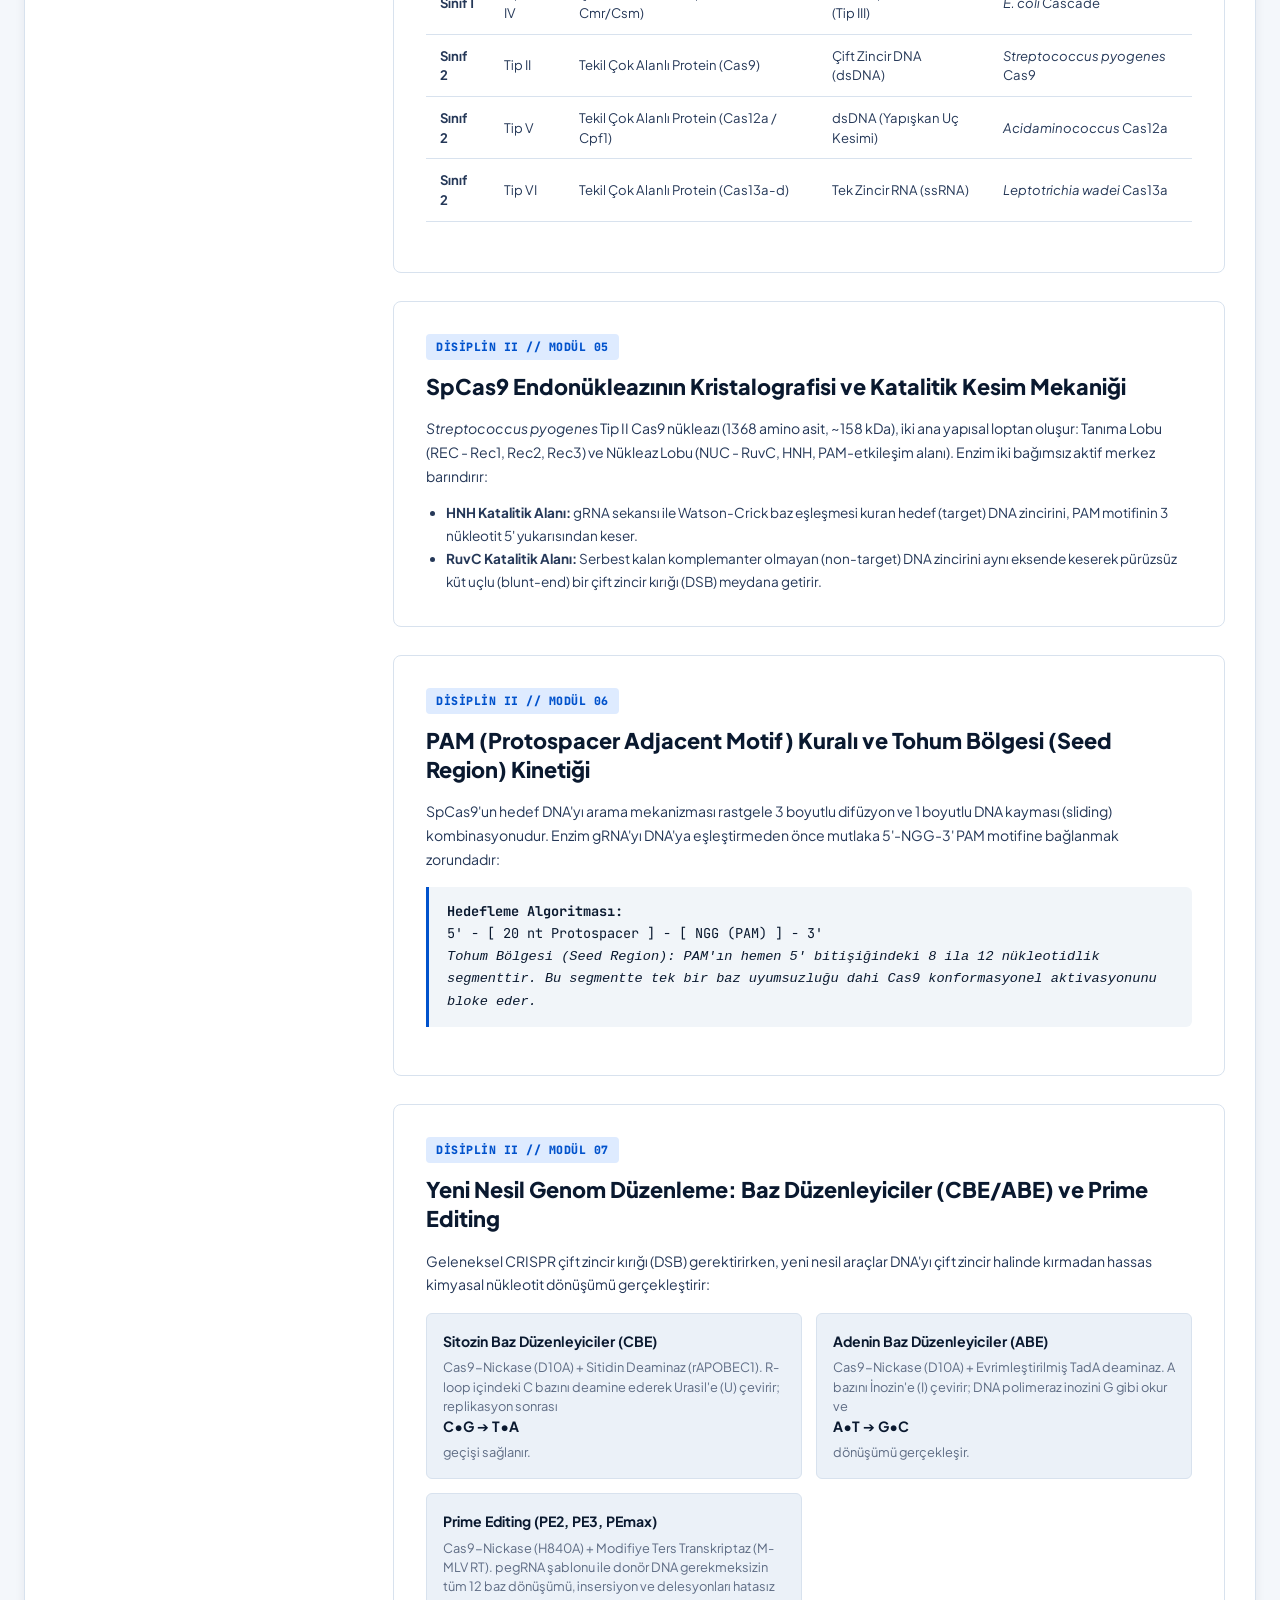
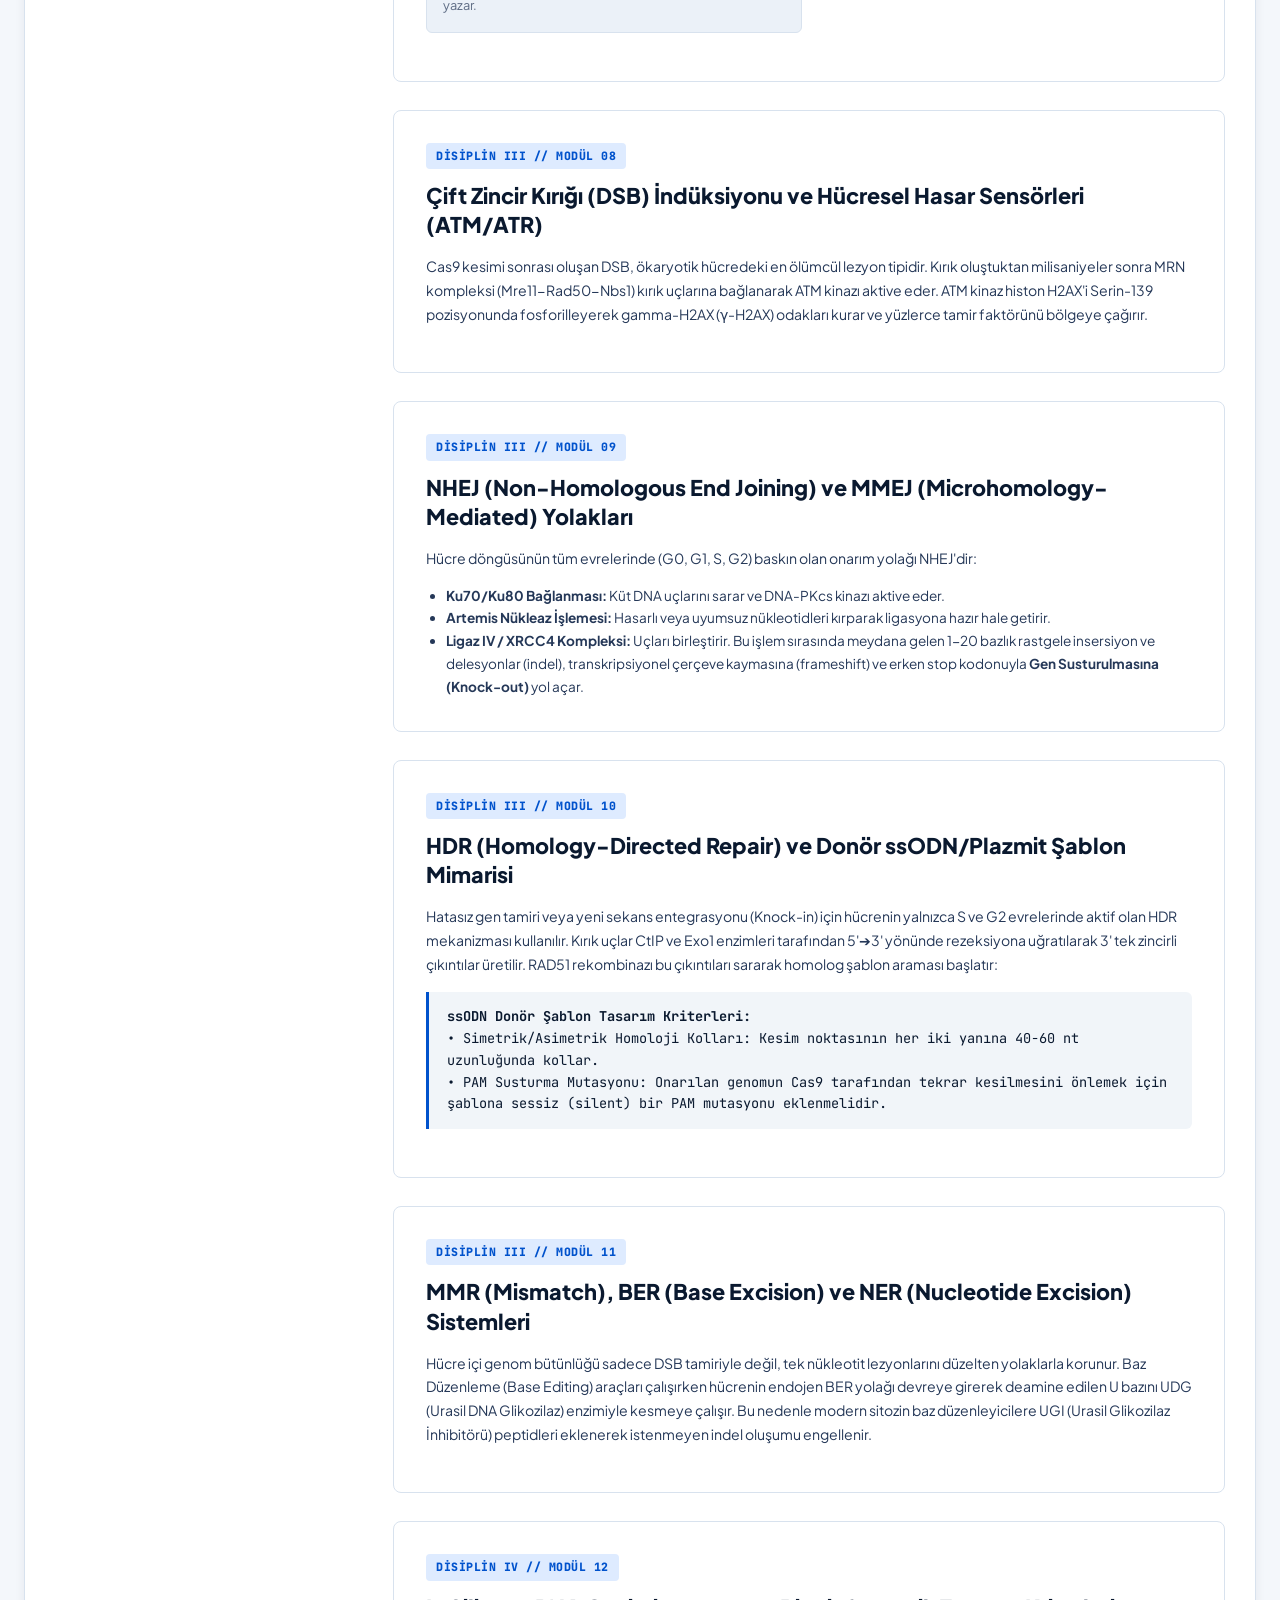
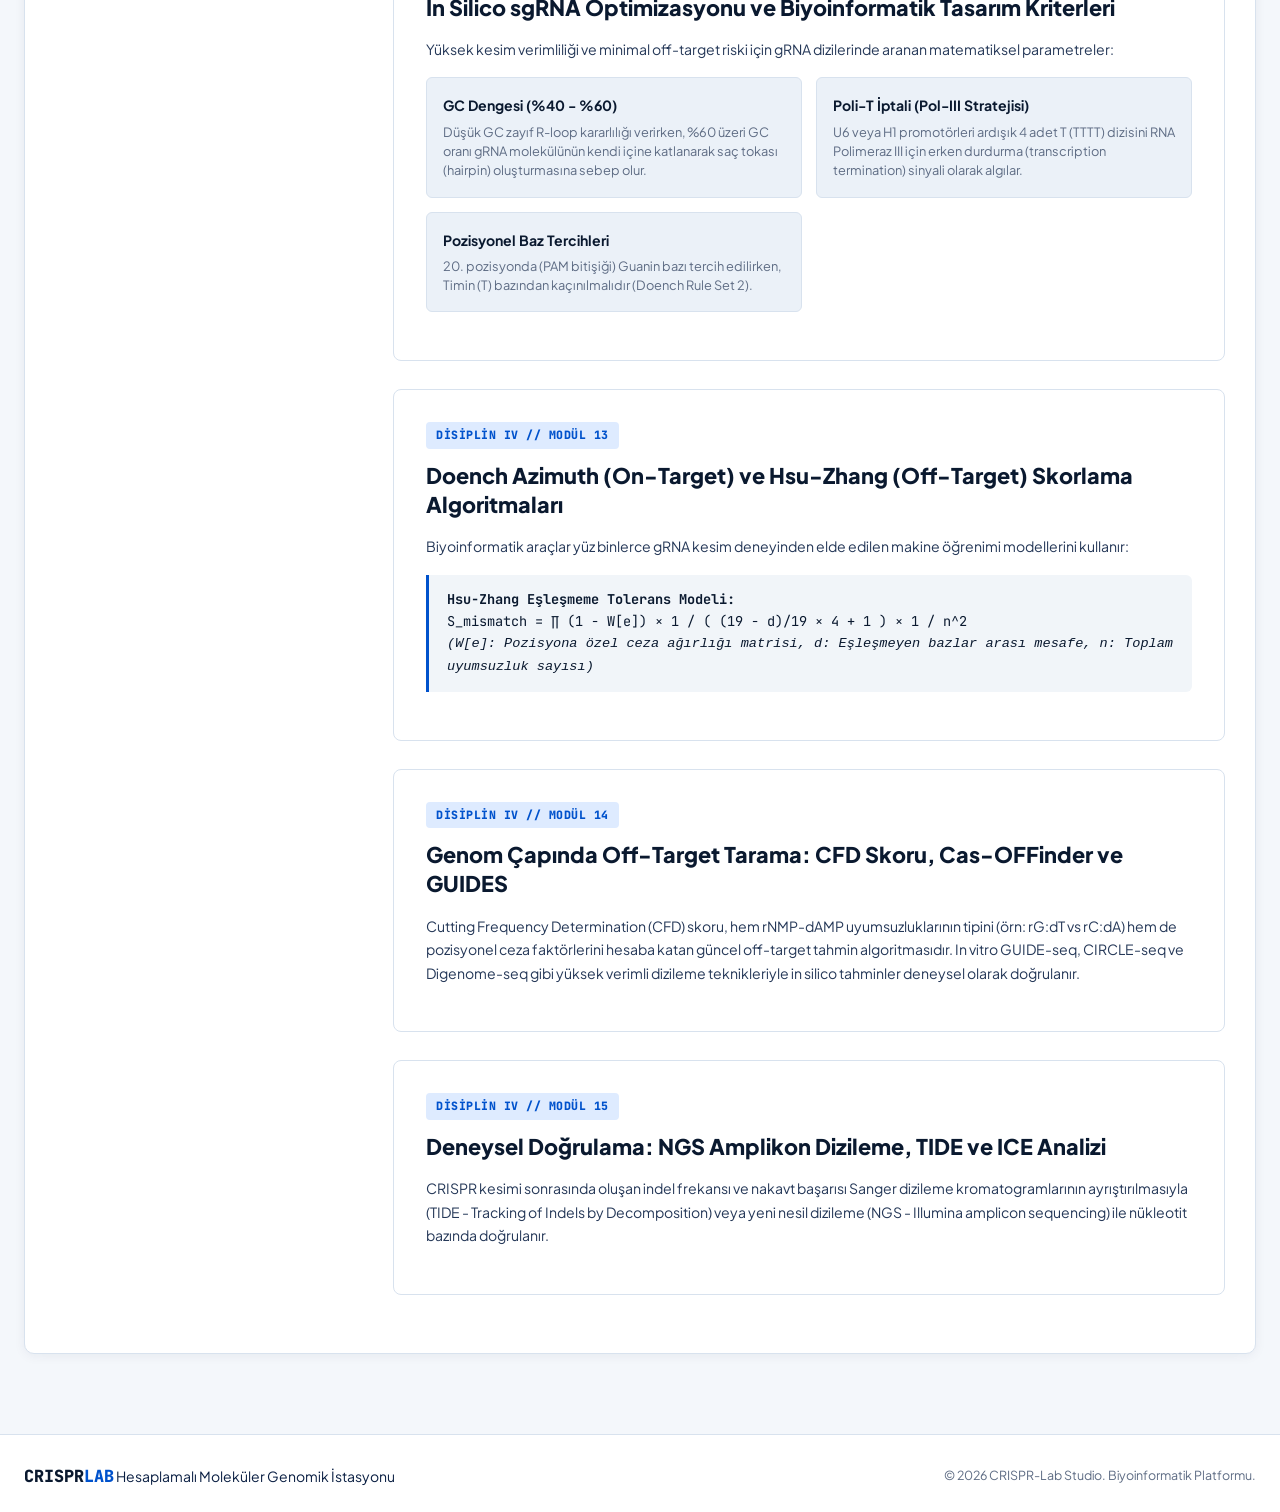
==== commit 683cc0cf: "Akademi etiketleri disiplin isimleriyle guncellendi" ====
--- a/academy.html
+++ b/academy.html
@@ -288,12 +288,99 @@
                          DİSİPLİN 1: DNA & GENOMİK MİMARİ
                          ======================================================= -->
                     
-                    <article id="dna-01" class="academy-doc-card">
-                        <span class="doc-kicker">DİSİPLİN I // MODÜL 01</span>
-                        <h2 class="doc-title">Nükleik Asit Biyofiziği, Hibritleşme Termodinamiği ve Çift Sarmal Kararlılığı</h2>
-                        <p class="doc-p">
-                            Deoksiribonükleik asit (DNA), genetik bilginin fosfodiester bağlarıyla birbirine bağlanan deoksiribonükleotid polimerleri halinde depolandığı antiparalel çift sarmal (double helix) yapıdır. Watson-Crick baz eşleşmesi kurallarına göre Adenin (A) ile Timin (T) arasında iki, Guanin (G) ile Sitozin (C) arasında üç adet hidrojen bağı kurulur. Üçüncü hidrojen bağının sağladığı ilave entalpi kazancı, GC-zengini genom segmentlerinin termal ve kimyasal denatürasyona karşı çok daha yüksek direnç göstermesini sağlar.
-                        </p>
+                    <!-- DİSİPLİN 1 YERİNE: DNA & GENOMİK MİMARİ -->
+<article id="dna-01" class="academy-doc-card">
+    <span class="doc-kicker">DNA & GENOMİK MİMARİ // MODÜL 01</span>
+    <h2 class="doc-title">Nükleik Asit Biyofiziği, Hibritleşme Termodinamiği ve Çift Sarmal Kararlılığı</h2>
+    ...
+</article>
+
+<article id="dna-02" class="academy-doc-card">
+    <span class="doc-kicker">DNA & GENOMİK MİMARİ // MODÜL 02</span>
+    <h2 class="doc-title">Kromatin Mimarisi, Histon Modifikasyonları ve Genomik Erişilebilirlik</h2>
+    ...
+</article>
+
+<article id="dna-03" class="academy-doc-card">
+    <span class="doc-kicker">DNA & GENOMİK MİMARİ // MODÜL 03</span>
+    <h2 class="doc-title">Genom Organizasyonu: Ekzonlar, İntronlar, Promotörler ve Kodon Sapmaları</h2>
+    ...
+</article>
+
+<!-- DİSİPLİN 2 YERİNE: CRISPR-CAS SİSTEMLERİ -->
+<article id="crispr-01" class="academy-doc-card">
+    <span class="doc-kicker">CRISPR-CAS SİSTEMLERİ // MODÜL 04</span>
+    <h2 class="doc-title">CRISPR-Cas Sistemlerinin Moleküler Sınıflandırması (Sınıf 1 vs. Sınıf 2)</h2>
+    ...
+</article>
+
+<article id="crispr-02" class="academy-doc-card">
+    <span class="doc-kicker">CRISPR-CAS SİSTEMLERİ // MODÜL 05</span>
+    <h2 class="doc-title">SpCas9 Endonükleazının Kristalografisi ve Katalitik Kesim Mekaniği</h2>
+    ...
+</article>
+
+<article id="crispr-03" class="academy-doc-card">
+    <span class="doc-kicker">CRISPR-CAS SİSTEMLERİ // MODÜL 06</span>
+    <h2 class="doc-title">PAM (Protospacer Adjacent Motif) Kuralı ve Tohum Bölgesi (Seed Region) Kinetiği</h2>
+    ...
+</article>
+
+<article id="crispr-04" class="academy-doc-card">
+    <span class="doc-kicker">CRISPR-CAS SİSTEMLERİ // MODÜL 07</span>
+    <h2 class="doc-title">Yeni Nesil Genom Düzenleme: Baz Düzenleyiciler (CBE/ABE) ve Prime Editing</h2>
+    ...
+</article>
+
+<!-- DİSİPLİN 3 YERİNE: DNA HASAR & ONARIM MEKANİZMALARI -->
+<article id="repair-01" class="academy-doc-card">
+    <span class="doc-kicker">DNA HASAR & ONARIM MEKANİZMALARI // MODÜL 08</span>
+    <h2 class="doc-title">Çift Zincir Kırığı (DSB) İndüksiyonu ve Hücresel Hasar Sensörleri (ATM/ATR)</h2>
+    ...
+</article>
+
+<article id="repair-02" class="academy-doc-card">
+    <span class="doc-kicker">DNA HASAR & ONARIM MEKANİZMALARI // MODÜL 09</span>
+    <h2 class="doc-title">NHEJ (Non-Homologous End Joining) ve MMEJ (Microhomology-Mediated) Yolakları</h2>
+    ...
+</article>
+
+<article id="repair-03" class="academy-doc-card">
+    <span class="doc-kicker">DNA HASAR & ONARIM MEKANİZMALARI // MODÜL 10</span>
+    <h2 class="doc-title">HDR (Homology-Directed Repair) ve Donör ssODN/Plazmit Şablon Mimarisi</h2>
+    ...
+</article>
+
+<article id="repair-04" class="academy-doc-card">
+    <span class="doc-kicker">DNA HASAR & ONARIM MEKANİZMALARI // MODÜL 11</span>
+    <h2 class="doc-title">MMR (Mismatch), BER (Base Excision) ve NER (Nucleotide Excision) Sistemleri</h2>
+    ...
+</article>
+
+<!-- DİSİPLİN 4 YERİNE: HESAPLAMALI BİYOİNFORMATİK & ANALİZ -->
+<article id="bio-01" class="academy-doc-card">
+    <span class="doc-kicker">HESAPLAMALI BİYOİNFORMATİK & ANALİZ // MODÜL 12</span>
+    <h2 class="doc-title">In Silico sgRNA Optimizasyonu ve Biyoinformatik Tasarım Kriterleri</h2>
+    ...
+</article>
+
+<article id="bio-02" class="academy-doc-card">
+    <span class="doc-kicker">HESAPLAMALI BİYOİNFORMATİK & ANALİZ // MODÜL 13</span>
+    <h2 class="doc-title">Doench Azimuth (On-Target) ve Hsu-Zhang (Off-Target) Skorlama Algoritmaları</h2>
+    ...
+</article>
+
+<article id="bio-03" class="academy-doc-card">
+    <span class="doc-kicker">HESAPLAMALI BİYOİNFORMATİK & ANALİZ // MODÜL 14</span>
+    <h2 class="doc-title">Genom Çapında Off-Target Tarama: CFD Skoru, Cas-OFFinder ve GUIDES</h2>
+    ...
+</article>
+
+<article id="bio-04" class="academy-doc-card">
+    <span class="doc-kicker">HESAPLAMALI BİYOİNFORMATİK & ANALİZ // MODÜL 15</span>
+    <h2 class="doc-title">Deneysel Doğrulama: NGS Amplikon Dizileme, TIDE ve ICE Analizi</h2>
+    ...
+</article>
                         
                         <div class="formula-band">
                             <strong>Yaklaşık Erime Sıcaklığı (Marmur-Doty Formülasyonu):</strong><br>
